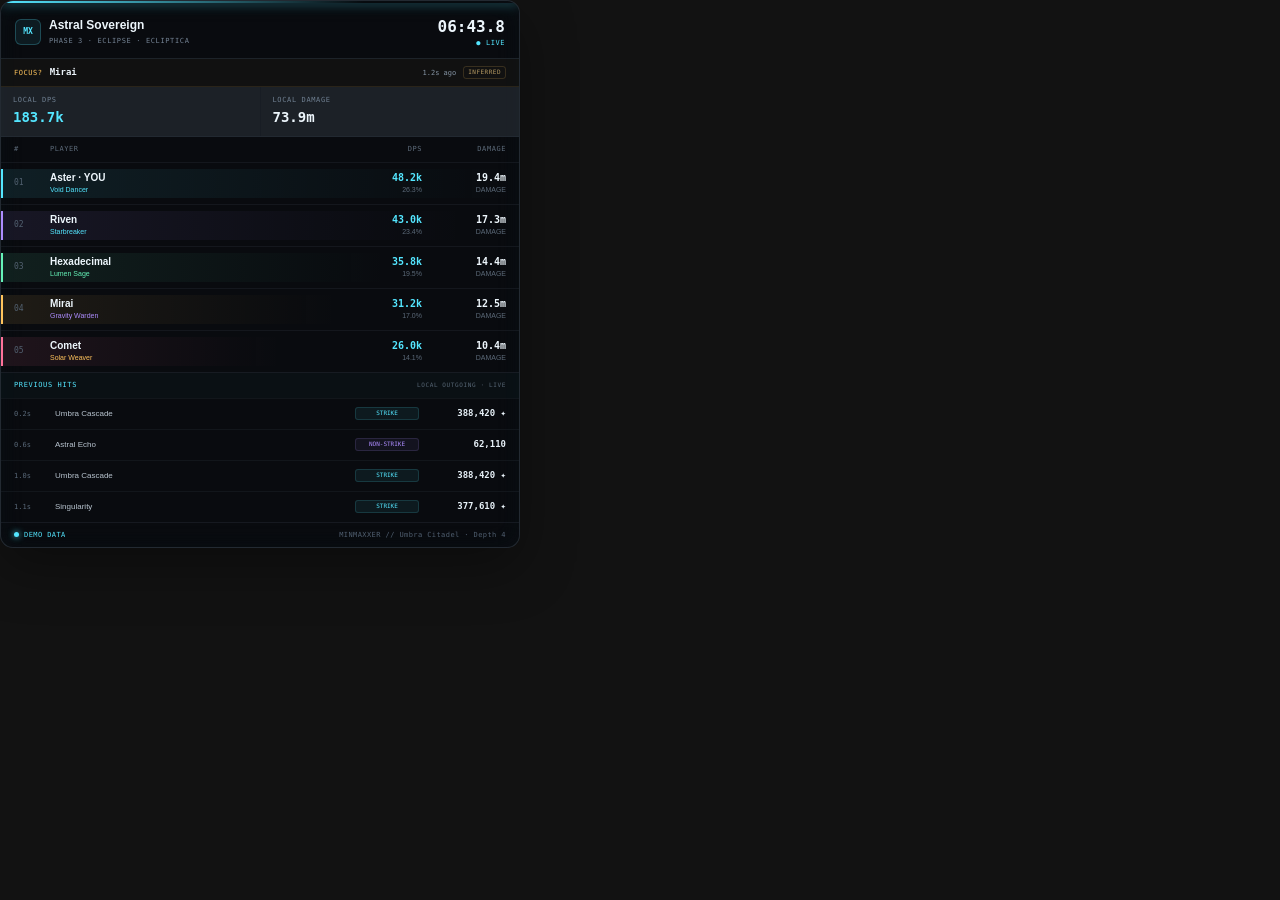
==== ui/overlay/index.html @ 3f37baba "Initial MINMAXXER release" ====
<!doctype html>
<html lang="en">
<head>
  <meta charset="utf-8">
  <meta name="viewport" content="width=device-width, initial-scale=1, viewport-fit=cover">
  <meta name="color-scheme" content="dark">
  <meta name="theme-color" content="transparent">
  <title>MINMAXXER Overlay</title>
  <style>html,body{margin:0;background:transparent!important;color-scheme:dark}</style>
  <link rel="stylesheet" href="../style.css">
</head>
<body data-forced-overlay="true">
  <div id="overlayRoot" class="overlay-root" aria-live="polite"></div>
  <div class="toast-region" id="toastRegion" aria-live="polite" aria-atomic="true"></div>
  <script src="../app.js" defer></script>
</body>
</html>
---- ui/style.css ----
:root {
  color-scheme: dark;
  --bg: #080b11;
  --bg-deep: #05070b;
  --surface: rgba(15, 20, 29, .88);
  --surface-solid: #101620;
  --surface-raised: #151c28;
  --surface-soft: #0d121a;
  --line: rgba(151, 173, 201, .13);
  --line-strong: rgba(151, 173, 201, .23);
  --text: #edf4fb;
  --muted: #8491a3;
  --muted-2: #566173;
  --cyan: #54e6ff;
  --cyan-rgb: 84, 230, 255;
  --mint: #65f2b8;
  --violet: #ad8cff;
  --amber: #ffc45c;
  --rose: #ff719a;
  --danger: #ff5c70;
  --shadow: 0 18px 52px rgba(0, 0, 0, .27);
  --radius: 13px;
  --sidebar-width: 236px;
  font-family: "Segoe UI Variable", "Segoe UI", Inter, system-ui, -apple-system, sans-serif;
  font-synthesis: none;
}

* { box-sizing: border-box; }

html, body { min-height: 100%; }

body {
  margin: 0;
  color: var(--text);
  background:
    radial-gradient(circle at 86% -10%, rgba(73, 91, 168, .11), transparent 34rem),
    radial-gradient(circle at 40% 120%, rgba(32, 159, 173, .06), transparent 40rem),
    var(--bg);
  font-size: 13px;
  line-height: 1.45;
  overflow-x: hidden;
}

body::before {
  position: fixed;
  inset: 0;
  z-index: -1;
  pointer-events: none;
  content: "";
  opacity: .18;
  background-image: linear-gradient(rgba(255,255,255,.018) 1px, transparent 1px), linear-gradient(90deg, rgba(255,255,255,.018) 1px, transparent 1px);
  background-size: 38px 38px;
  mask-image: linear-gradient(to bottom, black, transparent 82%);
}

button, input, select { font: inherit; }
button { color: inherit; }
button, select { cursor: pointer; }
button:disabled { cursor: default; opacity: .45; }

input, select {
  color: var(--text);
  background: #0b1018;
  border: 1px solid var(--line-strong);
  border-radius: 8px;
  outline: none;
}

input:focus, select:focus, button:focus-visible { border-color: rgba(var(--cyan-rgb), .7); box-shadow: 0 0 0 3px rgba(var(--cyan-rgb), .12); outline: none; }

select { min-height: 36px; padding: 0 34px 0 11px; }
input { min-height: 36px; padding: 0 11px; }

.skip-link { position: fixed; top: -60px; left: 16px; z-index: 1000; padding: 10px 14px; color: #041014; background: var(--cyan); border-radius: 7px; font-weight: 800; text-decoration: none; }
.skip-link:focus { top: 12px; }

.app-shell { min-height: 100vh; display: grid; grid-template-columns: var(--sidebar-width) minmax(0, 1fr); }

.sidebar {
  position: fixed;
  inset: 0 auto 0 0;
  z-index: 30;
  width: var(--sidebar-width);
  display: flex;
  flex-direction: column;
  padding: 20px 14px 13px;
  background: linear-gradient(180deg, rgba(12, 16, 24, .98), rgba(8, 12, 18, .98));
  border-right: 1px solid var(--line);
  box-shadow: 14px 0 48px rgba(0,0,0,.12);
}

.brand { display: flex; align-items: center; gap: 10px; padding: 2px 8px 17px; }
.brand-mark { position: relative; width: 34px; height: 34px; display: grid; place-items: center; overflow: hidden; color: var(--cyan); background: linear-gradient(145deg, rgba(var(--cyan-rgb), .15), rgba(173, 140, 255, .07)); border: 1px solid rgba(var(--cyan-rgb), .35); border-radius: 9px; box-shadow: inset 0 0 18px rgba(var(--cyan-rgb),.06); }
.brand-mark::before, .brand-mark::after { position: absolute; width: 1px; height: 50px; background: rgba(var(--cyan-rgb),.25); content: ""; transform: rotate(45deg); }
.brand-mark::after { transform: rotate(-45deg); }
.brand-mark span { position: relative; z-index: 1; font-family: "Cascadia Code", monospace; font-size: 14px; font-weight: 900; text-shadow: 0 0 12px var(--cyan); }
.brand-mark i { position: absolute; width: 4px; height: 4px; right: 4px; top: 4px; background: var(--mint); border-radius: 50%; box-shadow: 0 0 7px var(--mint); }
.brand strong { display: block; letter-spacing: .11em; font-size: 13px; line-height: 1.1; }
.brand small { display: block; margin-top: 4px; color: var(--muted-2); font-family: "Cascadia Code", monospace; font-size: 8px; letter-spacing: .17em; }

.source-state { display: flex; align-items: center; gap: 9px; margin: 2px 3px 16px; padding: 10px; background: rgba(255,255,255,.024); border: 1px solid var(--line); border-radius: 9px; }
.source-state strong, .source-state small { display: block; }
.source-state strong { font-size: 11px; font-weight: 650; }
.source-state small { max-width: 160px; overflow: hidden; color: var(--muted); font-size: 9px; text-overflow: ellipsis; white-space: nowrap; }
.status-dot { position: relative; width: 8px; height: 8px; flex: 0 0 auto; background: var(--mint); border: 2px solid rgba(101, 242, 184, .17); border-radius: 50%; box-shadow: 0 0 10px rgba(101, 242, 184, .75); }
.status-dot::after { position: absolute; inset: -5px; content: ""; border: 1px solid rgba(101,242,184,.35); border-radius: 50%; animation: status-ping 2.2s ease-out infinite; }
.source-state.offline .status-dot { background: var(--amber); box-shadow: 0 0 10px rgba(255,196,92,.55); }
.source-state.offline .status-dot::after { border-color: rgba(255,196,92,.3); }
@keyframes status-ping { 0%, 35% { opacity: .9; transform: scale(.5); } 90%, 100% { opacity: 0; transform: scale(1.2); } }

.nav-stack { display: flex; flex-direction: column; gap: 3px; }
.nav-label { margin: 13px 9px 4px; color: #465064; font-family: "Cascadia Code", monospace; font-size: 8px; font-weight: 800; letter-spacing: .18em; text-transform: uppercase; }
.nav-item { position: relative; width: 100%; min-height: 38px; display: grid; grid-template-columns: 22px 1fr auto; align-items: center; gap: 8px; padding: 0 10px; color: #8290a3; background: transparent; border: 1px solid transparent; border-radius: 8px; text-align: left; transition: color .16s ease, background .16s ease, border-color .16s ease; }
.nav-item:hover { color: #cbd7e4; background: rgba(255,255,255,.025); }
.nav-item.active { color: #f3fbff; background: linear-gradient(90deg, rgba(var(--cyan-rgb), .12), rgba(var(--cyan-rgb), .03)); border-color: rgba(var(--cyan-rgb), .13); }
.nav-item.active::before { position: absolute; left: -5px; width: 2px; height: 20px; background: var(--cyan); border-radius: 2px; box-shadow: 0 0 9px var(--cyan); content: ""; }
.nav-item kbd { color: #465164; background: transparent; font-family: "Cascadia Code", monospace; font-size: 9px; border: 0; }
.nav-item.active kbd { color: rgba(var(--cyan-rgb),.55); }
.nav-glyph { position: relative; width: 16px; height: 16px; display: block; opacity: .8; }
.live-glyph::before { position:absolute; inset: 5px 1px; content:""; background: currentColor; clip-path: polygon(0 60%,15% 60%,27% 0,43% 100%,59% 34%,72% 60%,100% 60%,100% 72%,65% 72%,61% 61%,42% 100%,28% 35%,24% 72%,0 72%); }
.history-glyph { border:1.5px solid currentColor; border-radius:50%; }
.history-glyph::after { position:absolute; left:7px; top:3px; width:4px; height:5px; content:""; border-left:1.5px solid currentColor; border-bottom:1.5px solid currentColor; }
.compare-glyph::before, .compare-glyph::after { position:absolute; left:1px; width:14px; height:5px; content:""; border-top:1.5px solid currentColor; }
.compare-glyph::before { top:3px; border-right:1.5px solid currentColor; }
.compare-glyph::after { bottom:2px; border-left:1.5px solid currentColor; }
.analysis-glyph { border-left:2px solid currentColor; border-bottom:2px solid currentColor; }
.analysis-glyph::before { position:absolute; inset:3px 1px 2px 3px; content:""; border-left:2px solid currentColor; border-top:2px solid currentColor; transform:skew(-24deg); }
.events-glyph { border:1.5px solid currentColor; border-radius:3px; }
.events-glyph::before, .events-glyph::after { position:absolute; left:3px; width:8px; height:1px; content:""; background:currentColor; }
.events-glyph::before { top:4px; box-shadow:0 3px currentColor,0 6px currentColor; }
.overlay-glyph { border:1.5px solid currentColor; border-radius:3px; }
.overlay-glyph::after { position:absolute; inset:3px; content:""; border:1px solid currentColor; opacity:.5; }

.sidebar-footer { margin-top: auto; }
.build-line { display: flex; justify-content: space-between; padding: 8px 4px 0; color: #3f495a; font-family: "Cascadia Code", monospace; font-size: 8px; text-transform: uppercase; }

.workspace { min-width: 0; grid-column: 2; }
.topbar { position: sticky; top: 0; z-index: 20; min-height: 58px; display: flex; align-items: center; justify-content: space-between; gap: 16px; padding: 0 24px; background: rgba(8, 11, 17, .84); border-bottom: 1px solid var(--line); backdrop-filter: blur(18px); }
.route-title { display: flex; align-items: center; gap: 8px; font-family: "Cascadia Code", monospace; font-size: 9px; letter-spacing: .12em; }
.route-title span { color: var(--muted-2); }
.route-title i { color: #303a4b; font-style: normal; }
.route-title strong { color: #a8b4c3; font-size: 9px; }
.topbar-actions { display: flex; align-items: center; gap: 8px; }
.mini-status { display:flex; align-items:center; gap:6px; margin-right:5px; color:var(--muted); font-family:"Cascadia Code",monospace; font-size:8px; letter-spacing:.08em; }
.mini-status span { width:5px; height:5px; background:var(--mint); border-radius:50%; box-shadow:0 0 6px var(--mint); }
.mini-status.offline span { background:var(--amber); box-shadow:0 0 6px var(--amber); }
.icon-button, .ghost-button, .primary-button, .stop-button, .text-button { border: 1px solid transparent; border-radius: 7px; }
.icon-button { width: 34px; height: 34px; display:grid; place-items:center; color:var(--muted); background:transparent; font-size:17px; }
.ghost-button { min-height: 34px; padding: 0 12px; color: #a9b4c2; background: rgba(255,255,255,.027); border-color: var(--line); }
.ghost-button:hover { color: var(--text); background: rgba(255,255,255,.055); border-color: var(--line-strong); }
.ghost-button.full { width:100%; display:flex; align-items:center; justify-content:center; gap:8px; }
.primary-button { min-height: 34px; padding: 0 13px; color: #041014; background: var(--cyan); border-color: var(--cyan); font-weight: 750; box-shadow: 0 0 18px rgba(var(--cyan-rgb), .11); }
.primary-button:hover { filter: brightness(1.08); }
.pause-icon { width:10px; height:10px; display:inline-block; border-left:3px solid currentColor; border-right:3px solid currentColor; }
.ghost-button[aria-pressed="true"] .pause-icon { border:0; border-left:8px solid currentColor; border-top:5px solid transparent; border-bottom:5px solid transparent; }
.menu-button { display:none; }

.main-content { width: 100%; max-width: 1720px; min-height: calc(100vh - 58px); margin: 0 auto; padding: 19px 24px 42px; }
.app-view { display:none; animation: view-in .2s ease; }
.app-view.active { display:block; }
@keyframes view-in { from { opacity:.2; transform:translateY(3px); } }

.panel { background: linear-gradient(160deg, rgba(18, 24, 35, .92), rgba(12, 17, 25, .92)); border: 1px solid var(--line); border-radius: var(--radius); box-shadow: var(--shadow); }
.eyebrow { display:flex; align-items:center; gap:7px; color: var(--muted-2); font-family:"Cascadia Code", monospace; font-size:8px; font-weight:750; letter-spacing:.14em; text-transform:uppercase; }

.encounter-hero { position:relative; min-height: 116px; display:grid; grid-template-columns:minmax(300px, .9fr) minmax(320px, 1fr) auto; align-items:center; gap:28px; overflow:hidden; padding:15px 19px; }
.encounter-hero::after { position:absolute; right:20%; bottom:-78px; width:300px; height:120px; content:""; background:rgba(var(--cyan-rgb),.05); filter:blur(40px); border-radius:50%; }
.encounter-identity { display:flex; align-items:center; gap:13px; min-width:0; }
.encounter-icon { position:relative; width:58px; height:58px; flex:0 0 auto; display:grid; place-items:center; color:var(--violet); background:radial-gradient(circle,rgba(173,140,255,.18),rgba(173,140,255,.02)); border:1px solid rgba(173,140,255,.22); clip-path:polygon(25% 4%,75% 4%,96% 25%,96% 75%,75% 96%,25% 96%,4% 75%,4% 25%); }
.encounter-icon::before, .encounter-icon::after { position:absolute; inset:10px; content:""; border:1px solid rgba(173,140,255,.33); transform:rotate(45deg); }
.encounter-icon::after { inset:17px; border-color:rgba(var(--cyan-rgb),.42); transform:rotate(0); }
.encounter-icon span { z-index:1; font-family:"Cascadia Code",monospace; font-size:9px; font-weight:900; }
.encounter-identity .eyebrow { gap:8px; white-space:nowrap; overflow:hidden; text-overflow:ellipsis; }
.live-badge { padding:2px 5px; color:#071712; background:var(--mint); border-radius:3px; font-size:7px; letter-spacing:.1em; }
.encounter-identity h1 { display:flex; flex-wrap:wrap; align-items:baseline; gap:10px; margin:6px 0 0; font-size:20px; letter-spacing:-.02em; }
.encounter-identity h1 small { color:var(--muted); font-size:10px; font-weight:500; letter-spacing:0; }
.boss-vitals { position:relative; z-index:1; }
.boss-meta, .boss-sub { display:flex; justify-content:space-between; align-items:center; }
.boss-meta { margin-bottom:6px; color:var(--muted); font-family:"Cascadia Code",monospace; font-size:8px; letter-spacing:.12em; }
.boss-meta strong { color:var(--rose); font-size:11px; }
.boss-bar { position:relative; height:8px; overflow:hidden; background:#070a0f; border:1px solid rgba(255,255,255,.05); border-radius:6px; }
.boss-bar i, .boss-bar b { position:absolute; inset:0 auto 0 0; display:block; transition:width .4s ease; }
.boss-bar i { background:linear-gradient(90deg,#e95880,var(--rose)); box-shadow:0 0 14px rgba(255,113,154,.28); }
.boss-bar b { background:linear-gradient(90deg,rgba(173,140,255,.45),rgba(84,230,255,.7)); opacity:.8; }
.boss-sub { margin-top:6px; color:var(--muted-2); font-family:"Cascadia Code",monospace; font-size:8px; }
.boss-sub span:last-child { color:#dce7f1; font-size:12px; font-weight:700; font-variant-numeric:tabular-nums; }
.hero-control { position:relative; z-index:1; display:flex; flex-direction:column; align-items:flex-end; gap:9px; }
.hero-control > span { color:var(--muted-2); font-family:"Cascadia Code",monospace; font-size:8px; letter-spacing:.1em; }
.hero-control b { color:var(--muted); }
.focus-widget { display:grid; grid-template-columns:auto auto; align-items:center; column-gap:7px; padding:5px 7px; background:rgba(255,196,92,.055); border:1px solid rgba(255,196,92,.16); border-radius:6px; }
.focus-widget[hidden]{display:none}.focus-widget small{grid-row:1/3;color:var(--amber);font-family:"Cascadia Code",monospace;font-size:7px;letter-spacing:.08em}.focus-widget strong{color:#e7edf3;font-size:9px;line-height:1}.focus-widget em{color:var(--muted-2);font-family:"Cascadia Code",monospace;font-size:7px;font-style:normal;line-height:1}
.boss-vitals .focus-widget{width:max-content;margin-top:5px}
.stop-button { min-height:31px; padding:0 11px; color:#e9a0ad; background:rgba(255,92,112,.07); border-color:rgba(255,92,112,.2); font-size:10px; }
.stop-button:hover { background:rgba(255,92,112,.12); }

.metric-grid { display:grid; grid-template-columns:repeat(5,minmax(0,1fr)); gap:10px; margin-top:10px; }
.metric-card { position:relative; min-height:111px; overflow:hidden; padding:13px 14px 10px; background:rgba(13,18,27,.73); border:1px solid var(--line); border-radius:10px; box-shadow:0 10px 30px rgba(0,0,0,.14); }
.metric-card::before { position:absolute; inset:0 auto 0 0; width:2px; content:""; background:var(--metric-accent); opacity:.8; box-shadow:0 0 9px var(--metric-accent); }
.accent-cyan{--metric-accent:var(--cyan)} .accent-mint{--metric-accent:var(--mint)} .accent-violet{--metric-accent:var(--violet)} .accent-amber{--metric-accent:var(--amber)} .accent-rose{--metric-accent:var(--rose)}
.metric-label { display:flex; justify-content:space-between; color:var(--muted-2); font-family:"Cascadia Code",monospace; font-size:8px; font-weight:750; letter-spacing:.11em; }
.metric-label i { width:14px; height:14px; display:grid; place-items:center; color:#566174; border:1px solid var(--line-strong); border-radius:50%; font-style:normal; font-size:8px; }
.metric-card > strong { display:block; margin-top:6px; font-family:"Cascadia Code",monospace; font-size:22px; line-height:1.15; letter-spacing:-.045em; font-variant-numeric:tabular-nums; }
.metric-card > small { color:var(--muted-2); font-size:9px; }
.metric-card > small b { color:var(--metric-accent); font-weight:600; }
.spark-bars { position:absolute; right:8px; bottom:8px; left:8px; height:19px; display:flex; align-items:flex-end; gap:2px; opacity:.24; mask-image:linear-gradient(90deg,transparent,black 42%); }
.spark-bars i { flex:1; min-height:2px; background:var(--metric-accent); border-radius:1px 1px 0 0; }

.live-grid { display:grid; grid-template-columns:minmax(0,1fr) minmax(280px, .32fr); gap:10px; margin-top:10px; }
.span-2 { grid-column:1; }
.chart-panel, .mechanics-panel, .party-panel, .feed-panel { min-width:0; min-height:300px; padding:15px 16px; }
.panel-header { min-height:36px; display:flex; align-items:flex-start; justify-content:space-between; gap:12px; }
.panel-header h2, .control-section h2 { margin:3px 0 0; font-size:13px; font-weight:650; letter-spacing:-.01em; }
.segmented, .table-mode { display:flex; padding:2px; background:#090d14; border:1px solid var(--line); border-radius:6px; }
.segmented button, .table-mode button { min-width:39px; height:24px; padding:0 7px; color:var(--muted-2); background:transparent; border:0; border-radius:4px; font-family:"Cascadia Code",monospace; font-size:8px; }
.segmented button.active, .table-mode button.active { color:#dffaff; background:rgba(var(--cyan-rgb),.11); }
.chart-legend { min-height:24px; display:flex; flex-wrap:wrap; align-items:center; gap:14px; color:var(--muted); font-size:9px; }
.chart-legend span { display:flex; align-items:center; gap:5px; }
.chart-legend i { width:13px; height:2px; display:block; background:var(--legend); border-radius:2px; }
.canvas-wrap { position:relative; height:224px; }
.canvas-wrap canvas { width:100%; height:100%; display:block; }
.chart-crosshair { position:absolute; z-index:4; min-width:96px; padding:7px 8px; color:#dce9f5; background:rgba(5,8,13,.94); border:1px solid var(--line-strong); border-radius:6px; box-shadow:0 10px 24px rgba(0,0,0,.25); font-family:"Cascadia Code",monospace; font-size:8px; pointer-events:none; transform:translate(10px,-100%); }
.chart-crosshair strong { display:block; color:var(--cyan); font-size:10px; }

.tiny-counter, .unit-label { color:var(--muted-2); font-family:"Cascadia Code",monospace; font-size:8px; letter-spacing:.08em; }
.effect-list { display:flex; flex-direction:column; gap:7px; margin-top:9px; }
.effect-row { display:grid; grid-template-columns:31px 1fr auto; align-items:center; gap:9px; padding:7px; background:rgba(255,255,255,.018); border:1px solid rgba(255,255,255,.04); border-radius:8px; }
.effect-icon { width:31px; height:31px; display:grid; place-items:center; color:var(--effect); background:color-mix(in srgb,var(--effect) 10%,transparent); border:1px solid color-mix(in srgb,var(--effect) 24%,transparent); border-radius:7px; font-family:"Cascadia Code",monospace; font-size:8px; font-weight:800; }
.effect-row strong, .effect-row small { display:block; }
.effect-row strong { font-size:10px; font-weight:600; }
.effect-row small { color:var(--muted-2); font-size:8px; }
.effect-time { color:var(--effect); font-family:"Cascadia Code",monospace; font-size:10px; font-variant-numeric:tabular-nums; }
.effect-time.stacks { padding:2px 5px; background:color-mix(in srgb,var(--effect) 10%,transparent); border-radius:4px; }

.data-table-wrap { width:100%; overflow:auto; }
.data-table { width:100%; border-collapse:collapse; white-space:nowrap; }
.data-table th { height:31px; padding:0 10px; color:var(--muted-2); font-family:"Cascadia Code",monospace; font-size:8px; font-weight:650; letter-spacing:.08em; text-align:left; text-transform:uppercase; border-bottom:1px solid var(--line); }
.data-table td { height:41px; padding:0 10px; color:#aeb9c6; border-bottom:1px solid rgba(151,173,201,.075); font-size:10px; }
.data-table tbody tr:last-child td { border-bottom:0; }
.data-table tbody tr { transition:background .12s ease; }
.data-table tbody tr:hover { background:rgba(255,255,255,.018); }
.data-table .numeric { text-align:right; font-family:"Cascadia Code",monospace; font-variant-numeric:tabular-nums; }
.rank-cell { color:var(--muted-2)!important; font-family:"Cascadia Code",monospace; }
.player-cell { display:flex; align-items:center; gap:8px; color:#e4edf5!important; font-weight:600; }
.player-avatar { position:relative; width:25px; height:25px; display:grid; place-items:center; flex:0 0 auto; color:var(--player-color); background:color-mix(in srgb,var(--player-color) 10%,#0a0e15); border:1px solid color-mix(in srgb,var(--player-color) 26%,transparent); border-radius:6px; font-family:"Cascadia Code",monospace; font-size:8px; }
.you-pill { padding:1px 4px; color:var(--cyan); background:rgba(var(--cyan-rgb),.08); border:1px solid rgba(var(--cyan-rgb),.16); border-radius:3px; font-size:7px; }
.role-pill { padding:2px 5px; color:var(--role-color); background:color-mix(in srgb,var(--role-color) 8%,transparent); border:1px solid color-mix(in srgb,var(--role-color) 17%,transparent); border-radius:4px; font-family:"Cascadia Code",monospace; font-size:7px; text-transform:uppercase; }
.share-cell { min-width:130px; }
.share-track { position:relative; height:5px; overflow:hidden; background:#080b10; border-radius:4px; }
.share-track i { position:absolute; inset:0 auto 0 0; background:linear-gradient(90deg,var(--player-color),color-mix(in srgb,var(--player-color) 65%,white)); border-radius:4px; box-shadow:0 0 8px color-mix(in srgb,var(--player-color) 30%,transparent); }
.share-cell small { display:block; margin-top:3px; color:var(--muted-2); font-family:"Cascadia Code",monospace; font-size:7px; text-align:right; }

.text-button { padding:4px 0; color:var(--cyan); background:transparent; font-size:9px; }
.text-button:hover { text-decoration:underline; }
.event-feed { display:flex; flex-direction:column; gap:2px; margin-top:8px; }
.feed-event { display:grid; grid-template-columns:36px 17px 1fr auto; align-items:center; gap:6px; min-height:36px; padding:3px 2px; border-bottom:1px solid rgba(151,173,201,.07); }
.feed-event:last-child { border-bottom:0; }
.feed-time { color:var(--muted-2); font-family:"Cascadia Code",monospace; font-size:7px; }
.feed-type { width:17px; height:17px; display:grid; place-items:center; color:var(--event-color); background:color-mix(in srgb,var(--event-color) 10%,transparent); border:1px solid color-mix(in srgb,var(--event-color) 20%,transparent); border-radius:4px; font-size:8px; font-weight:700; }
.feed-copy { min-width:0; overflow:hidden; color:#9eabba; font-size:8px; text-overflow:ellipsis; white-space:nowrap; }
.feed-copy b { color:#dce6ef; font-weight:600; }
.feed-amount { color:var(--event-color); font-family:"Cascadia Code",monospace; font-size:8px; }
.hit-feed-row.newest { animation:hit-flash .64s ease-out; }
@keyframes hit-flash { 0% { background:rgba(var(--cyan-rgb),.2); box-shadow:inset 2px 0 var(--cyan); } 100% { background:transparent; box-shadow:inset 2px 0 transparent; } }

.page-heading { min-height:76px; display:flex; align-items:flex-start; justify-content:space-between; gap:20px; padding:5px 2px 15px; }
.page-heading h1 { margin:3px 0 2px; font-size:24px; letter-spacing:-.035em; }
.page-heading p { margin:0; color:var(--muted); font-size:10px; }
.heading-tools { display:flex; align-items:center; gap:8px; padding-top:12px; }
.search-field { min-width:240px; height:36px; display:flex; align-items:center; gap:7px; padding:0 9px; color:var(--muted-2); background:#0b1018; border:1px solid var(--line-strong); border-radius:8px; }
.search-field:focus-within { border-color:rgba(var(--cyan-rgb),.7); box-shadow:0 0 0 3px rgba(var(--cyan-rgb),.12); }
.search-field input { width:100%; min-height:0; padding:0; background:transparent; border:0; box-shadow:none; }
.search-field.wide { min-width:320px; flex:1; }

.summary-strip { display:grid; grid-template-columns:repeat(4,1fr); gap:1px; margin-bottom:10px; overflow:hidden; background:var(--line); border:1px solid var(--line); border-radius:10px; }
.summary-item { padding:11px 14px; background:var(--surface-soft); }
.summary-item span, .summary-item strong, .summary-item small { display:block; }
.summary-item span { color:var(--muted-2); font-family:"Cascadia Code",monospace; font-size:8px; letter-spacing:.1em; text-transform:uppercase; }
.summary-item strong { margin-top:3px; font-family:"Cascadia Code",monospace; font-size:16px; font-variant-numeric:tabular-nums; }
.summary-item small { color:var(--muted); font-size:8px; }

.history-layout { display:grid; grid-template-columns:minmax(480px,1fr) minmax(310px,.38fr); gap:10px; }
.run-list-panel { min-width:0; padding:12px; }
.filter-row { display:flex; justify-content:space-between; align-items:center; gap:10px; margin-bottom:8px; }
.filter-chips { display:flex; gap:3px; }
.filter-chips button, .analysis-tabs button { min-height:29px; padding:0 10px; color:var(--muted); background:transparent; border:1px solid transparent; border-radius:6px; font-size:9px; }
.filter-chips button:hover, .analysis-tabs button:hover { color:var(--text); }
.filter-chips button.active { color:var(--cyan); background:rgba(var(--cyan-rgb),.07); border-color:rgba(var(--cyan-rgb),.14); }
.filter-row select { min-height:30px; font-size:9px; }
.run-list { display:flex; flex-direction:column; gap:5px; }
.run-row { width:100%; min-height:66px; display:grid; grid-template-columns:44px minmax(160px,1fr) repeat(3,minmax(74px,.4fr)) 26px; align-items:center; gap:9px; padding:7px 9px; color:inherit; background:rgba(255,255,255,.014); border:1px solid transparent; border-radius:8px; text-align:left; }
.run-row:hover { background:rgba(255,255,255,.025); border-color:var(--line); }
.run-row.active { background:linear-gradient(90deg,rgba(var(--cyan-rgb),.07),rgba(var(--cyan-rgb),.015)); border-color:rgba(var(--cyan-rgb),.2); }
.run-result { width:34px; height:34px; display:grid; place-items:center; border-radius:7px; font-family:"Cascadia Code",monospace; font-size:8px; font-weight:800; }
.run-result.closed { color:var(--mint); background:rgba(101,242,184,.08); border:1px solid rgba(101,242,184,.18); }
.run-result.ongoing { color:var(--amber); background:rgba(255,196,92,.07); border:1px solid rgba(255,196,92,.17); }
.run-name strong, .run-name span { display:block; overflow:hidden; text-overflow:ellipsis; white-space:nowrap; }
.run-name strong { font-size:11px; }
.run-name span { color:var(--muted-2); font-size:8px; }
.run-stat span, .run-stat strong { display:block; }
.run-stat span { color:var(--muted-2); font-family:"Cascadia Code",monospace; font-size:7px; letter-spacing:.08em; }
.run-stat strong { margin-top:2px; color:#bec9d5; font-family:"Cascadia Code",monospace; font-size:10px; font-variant-numeric:tabular-nums; }
.run-arrow { color:var(--muted-2); }
.run-inspector { position:sticky; top:77px; align-self:start; min-height:490px; overflow:hidden; }
.inspector-cover { position:relative; min-height:126px; padding:17px; background:radial-gradient(circle at 85% 15%,rgba(173,140,255,.18),transparent 45%),linear-gradient(150deg,rgba(84,230,255,.06),transparent 50%); border-bottom:1px solid var(--line); }
.inspector-cover::after { position:absolute; right:18px; bottom:13px; width:62px; height:62px; content:""; border:1px solid rgba(173,140,255,.13); transform:rotate(45deg); }
.inspector-cover .result-badge { display:inline-block; padding:3px 6px; color:var(--mint); background:rgba(101,242,184,.08); border:1px solid rgba(101,242,184,.18); border-radius:4px; font-family:"Cascadia Code",monospace; font-size:7px; letter-spacing:.1em; }
.inspector-cover .result-badge.ongoing { color:var(--amber); background:rgba(255,196,92,.08); border-color:rgba(255,196,92,.18); }
.inspector-cover h2 { position:relative; z-index:1; margin:8px 0 0; font-size:17px; }
.inspector-cover p { margin:3px 0 0; color:var(--muted); font-size:9px; }
.inspector-body { padding:14px 15px; }
.inspector-metrics { display:grid; grid-template-columns:repeat(2,1fr); gap:7px; }
.inspector-metric { padding:9px; background:rgba(255,255,255,.018); border:1px solid var(--line); border-radius:7px; }
.inspector-metric span, .inspector-metric strong { display:block; }
.inspector-metric span { color:var(--muted-2); font-family:"Cascadia Code",monospace; font-size:7px; letter-spacing:.08em; }
.inspector-metric strong { margin-top:2px; font-family:"Cascadia Code",monospace; font-size:13px; }
.inspector-section { margin-top:14px; }
.inspector-section h3 { margin:0 0 7px; color:var(--muted-2); font-family:"Cascadia Code",monospace; font-size:8px; letter-spacing:.11em; text-transform:uppercase; }
.mini-player { display:grid; grid-template-columns:1fr auto; gap:8px; margin:6px 0; color:#aab6c4; font-size:9px; }
.mini-player b { color:#dde7ef; font-family:"Cascadia Code",monospace; font-size:8px; }
.mini-player i { grid-column:1/-1; height:3px; margin-top:-4px; background:linear-gradient(90deg,var(--player-color) var(--width),#080b11 var(--width)); border-radius:2px; }
.inspector-actions { display:flex; gap:7px; margin-top:14px; }
.inspector-actions button { flex:1; }

.compare-picker { display:grid; grid-template-columns:1fr 48px 1fr; align-items:end; gap:14px; padding:14px; }
.compare-picker label, .run-selector { display:flex; flex-direction:column; gap:5px; color:var(--muted-2); font-family:"Cascadia Code",monospace; font-size:8px; letter-spacing:.09em; }
.compare-picker select { width:100%; }
.versus-mark { width:34px; height:34px; display:grid; place-items:center; justify-self:center; color:var(--violet); background:rgba(173,140,255,.08); border:1px solid rgba(173,140,255,.17); border-radius:50%; font-family:"Cascadia Code",monospace; font-size:9px; font-weight:800; }
.compare-summary { display:grid; grid-template-columns:repeat(4,1fr); gap:10px; margin:10px 0; }
.delta-card { position:relative; overflow:hidden; padding:12px 14px; background:var(--surface-soft); border:1px solid var(--line); border-radius:9px; }
.delta-card::after { position:absolute; right:-20px; bottom:-30px; width:70px; height:70px; content:""; background:var(--delta-color); filter:blur(25px); opacity:.08; }
.delta-card span, .delta-card strong, .delta-card small { display:block; }
.delta-card span { color:var(--muted-2); font-family:"Cascadia Code",monospace; font-size:7px; letter-spacing:.1em; }
.delta-card strong { margin-top:3px; color:var(--delta-color); font-family:"Cascadia Code",monospace; font-size:17px; }
.delta-card small { color:var(--muted); font-size:8px; }
.compare-layout { display:grid; grid-template-columns:minmax(0,1.25fr) minmax(310px,.55fr); gap:10px; }
.compare-layout .chart-panel { min-height:335px; }
.compare-canvas { height:260px; }
.compare-table-panel { padding:15px; }
.metric-delta-row { min-height:49px; display:grid; grid-template-columns:1fr 75px 75px; align-items:center; gap:8px; border-bottom:1px solid rgba(151,173,201,.08); }
.metric-delta-row:last-child { border-bottom:0; }
.metric-delta-row span { color:#aab5c3; font-size:9px; }
.metric-delta-row b, .metric-delta-row em { font-family:"Cascadia Code",monospace; font-size:9px; font-style:normal; text-align:right; }
.metric-delta-row b { color:#dde7f0; }
.metric-delta-row em.positive { color:var(--mint); }.metric-delta-row em.negative { color:var(--rose); }
.player-delta-panel { margin-top:10px; padding:15px; }
.analytics-hit-panel { margin-top:10px; padding:15px; overflow:hidden; }
.hit-kind { display:inline-block; padding:2px 5px; border-radius:4px; font-family:"Cascadia Code",monospace; font-size:7px; }
.hit-kind.strike{color:var(--cyan);background:rgba(var(--cyan-rgb),.07);border:1px solid rgba(var(--cyan-rgb),.16)}.hit-kind.non-strike{color:var(--violet);background:rgba(173,140,255,.07);border:1px solid rgba(173,140,255,.16)}
.impact-track { min-width:100px; height:5px; display:flex; justify-content:center; background:linear-gradient(90deg,transparent 49.5%,var(--line-strong) 49.5%,var(--line-strong) 50.5%,transparent 50.5%); }
.impact-track i { position:relative; height:5px; width:var(--impact); margin-left:var(--offset); background:var(--impact-color); border-radius:3px; }
.positive { color:var(--mint)!important; }.negative { color:var(--rose)!important; }

.analysis-heading { align-items:center; }
.run-selector select { min-width:250px; }
.analysis-selectors { display:flex; align-items:flex-end; gap:10px; flex-wrap:wrap; justify-content:flex-end; }
.analysis-selectors [hidden] { display:none; }
.analysis-tabs { display:flex; align-items:center; gap:4px; margin-bottom:10px; padding:4px; background:rgba(13,18,27,.72); border:1px solid var(--line); border-radius:9px; }
.analysis-tabs button { min-height:33px; }
.analysis-tabs button.active { color:#071015; background:var(--cyan); border-color:var(--cyan); font-weight:750; }
.analysis-grid { display:grid; grid-template-columns:minmax(0,1.25fr) minmax(300px,.55fr); gap:10px; }
.analysis-grid .panel { min-width:0; padding:15px; }
.analysis-grid .wide-panel { grid-column:1/-1; }
.player-analysis-hero { display:grid; grid-template-columns:auto 1fr auto; align-items:center; gap:13px; margin-bottom:13px; padding-bottom:13px; border-bottom:1px solid var(--line); }
.large-avatar { width:45px; height:45px; display:grid; place-items:center; color:var(--cyan); background:rgba(var(--cyan-rgb),.09); border:1px solid rgba(var(--cyan-rgb),.24); border-radius:10px; font-family:"Cascadia Code",monospace; font-weight:800; }
.player-analysis-hero h2 { margin:0; font-size:15px; }.player-analysis-hero p { margin:2px 0 0; color:var(--muted); font-size:8px; }
.analysis-score { text-align:right; }.analysis-score strong,.analysis-score span{display:block}.analysis-score strong{font-family:"Cascadia Code",monospace;font-size:21px}.analysis-score span{color:var(--muted-2);font-size:8px}
.analysis-metrics { display:grid; grid-template-columns:repeat(4,1fr); gap:7px; }
.analysis-metric { padding:9px; background:rgba(255,255,255,.018); border:1px solid var(--line); border-radius:7px; }
.analysis-metric span,.analysis-metric strong,.analysis-metric small{display:block}.analysis-metric span{color:var(--muted-2);font-family:"Cascadia Code",monospace;font-size:7px;letter-spacing:.07em}.analysis-metric strong{margin-top:3px;font-family:"Cascadia Code",monospace;font-size:13px}.analysis-metric small{color:var(--muted);font-size:7px}
.breakdown-list { display:flex; flex-direction:column; gap:8px; margin-top:11px; }
.breakdown-row { display:grid; grid-template-columns:minmax(120px,1fr) 2.1fr 65px 48px; align-items:center; gap:9px; }
.breakdown-row .name strong,.breakdown-row .name small{display:block;overflow:hidden;text-overflow:ellipsis;white-space:nowrap}.breakdown-row .name strong{font-size:9px}.breakdown-row .name small{color:var(--muted-2);font-size:7px}.breakdown-bar{height:6px;overflow:hidden;background:#080b11;border-radius:4px}.breakdown-bar i{display:block;height:100%;background:linear-gradient(90deg,var(--bar-color),color-mix(in srgb,var(--bar-color) 60%,white));border-radius:4px}.breakdown-value,.breakdown-share{font-family:"Cascadia Code",monospace;font-size:8px;text-align:right}.breakdown-share{color:var(--muted-2)}
.uptime-ring { --value:94; width:128px; height:128px; display:grid; place-items:center; margin:15px auto; background:conic-gradient(var(--cyan) calc(var(--value)*1%),rgba(255,255,255,.055) 0); border-radius:50%; }
.uptime-ring::before { position:absolute; width:105px; height:105px; content:""; background:var(--surface-solid); border-radius:50%; }
.uptime-ring div { position:relative; z-index:1; text-align:center; }.uptime-ring strong,.uptime-ring span{display:block}.uptime-ring strong{font-family:"Cascadia Code",monospace;font-size:22px}.uptime-ring span{color:var(--muted-2);font-size:7px}
.phase-list { display:flex; flex-direction:column; gap:7px; }.phase-row{display:grid;grid-template-columns:70px 1fr 48px;align-items:center;gap:8px;color:var(--muted);font-size:8px}.phase-track{height:5px;background:#080b11;border-radius:3px}.phase-track i{display:block;height:100%;background:var(--phase-color);border-radius:3px}.phase-row b{color:#cbd5df;font-family:"Cascadia Code",monospace;font-size:8px;text-align:right}
.callout-list { display:flex; flex-direction:column; gap:7px; margin-top:10px; }.callout{display:grid;grid-template-columns:24px 1fr;gap:8px;padding:8px;background:rgba(255,255,255,.018);border:1px solid var(--line);border-radius:7px}.callout > span{width:24px;height:24px;display:grid;place-items:center;color:var(--callout);background:color-mix(in srgb,var(--callout) 9%,transparent);border-radius:5px;font-size:10px}.callout strong,.callout small{display:block}.callout strong{font-size:9px}.callout small{color:var(--muted);font-size:8px}

.event-toolbar { display:flex; align-items:center; gap:8px; padding:10px; }
.toggle-label { display:flex; align-items:center; gap:7px; color:var(--muted); font-size:9px; white-space:nowrap; }
.toggle-label input, .show-options input { position:absolute; opacity:0; pointer-events:none; }
.toggle-label > span, .show-options label > span { width:14px; height:14px; display:grid; place-items:center; background:#080c12; border:1px solid var(--line-strong); border-radius:4px; }
.toggle-label input:checked + span, .show-options input:checked + span { background:var(--cyan); border-color:var(--cyan); }
.toggle-label input:checked + span::after, .show-options input:checked + span::after { width:7px; height:4px; margin-top:-2px; content:""; border-left:2px solid #041014; border-bottom:2px solid #041014; transform:rotate(-45deg); }
.event-statline { display:flex; align-items:center; gap:20px; padding:9px 3px; color:var(--muted-2); font-family:"Cascadia Code",monospace; font-size:8px; }
.event-statline b { color:#bdc8d5; }
.raw-events-panel { overflow:hidden; padding:7px 12px 12px; }
.event-table td { height:36px; }
.event-kind { display:inline-flex; align-items:center; gap:5px; color:var(--event-color); font-family:"Cascadia Code",monospace; font-size:7px; text-transform:uppercase; }.event-kind i{width:5px;height:5px;background:var(--event-color);border-radius:50%;box-shadow:0 0 5px var(--event-color)}
.flag { display:inline-block; margin-right:3px; padding:1px 4px; color:var(--flag-color,var(--muted)); background:color-mix(in srgb,var(--flag-color,var(--muted)) 7%,transparent); border:1px solid color-mix(in srgb,var(--flag-color,var(--muted)) 18%,transparent); border-radius:3px; font-family:"Cascadia Code",monospace; font-size:7px; }
.load-more { width:100%; min-height:35px; margin-top:7px; color:var(--muted); background:rgba(255,255,255,.018); border:1px solid var(--line); border-radius:7px; font-size:9px; }
.load-more:hover { color:var(--text); background:rgba(255,255,255,.035); }

.output-live { display:flex; align-items:center; gap:7px; margin-top:13px; color:var(--mint); font-family:"Cascadia Code",monospace; font-size:8px; letter-spacing:.1em; }
.output-live span { width:6px;height:6px;background:var(--mint);border-radius:50%;box-shadow:0 0 7px var(--mint); }
.overlay-studio { display:grid; grid-template-columns:minmax(450px,.78fr) minmax(410px,1.22fr); gap:12px; align-items:start; }
.overlay-controls { display:flex; flex-direction:column; gap:9px; }
.control-section { padding:14px; }
.control-section > header { display:flex; align-items:flex-start; gap:10px; margin-bottom:12px; }
.control-section > header p { margin:2px 0 0; color:var(--muted); font-size:8px; }
.step-index { width:25px;height:25px;display:grid;place-items:center;flex:0 0 auto;color:var(--cyan);background:rgba(var(--cyan-rgb),.07);border:1px solid rgba(var(--cyan-rgb),.15);border-radius:6px;font-family:"Cascadia Code",monospace;font-size:8px; }
.profile-grid { display:grid; grid-template-columns:repeat(3,1fr); gap:7px; }
.profile-card { min-width:0; padding:7px; color:var(--muted); background:rgba(255,255,255,.014); border:1px solid var(--line); border-radius:8px; text-align:left; }
.profile-card:hover { background:rgba(255,255,255,.026); }.profile-card.active{color:var(--text);background:rgba(var(--cyan-rgb),.045);border-color:rgba(var(--cyan-rgb),.32);box-shadow:inset 0 0 0 1px rgba(var(--cyan-rgb),.04)}
.profile-card strong,.profile-card small{display:block}.profile-card strong{margin-top:6px;font-size:9px}.profile-card small{color:var(--muted-2);font-size:7px;white-space:nowrap;overflow:hidden;text-overflow:ellipsis}
.profile-preview { position:relative; height:38px; display:block; overflow:hidden; background:#070a0f; border-radius:5px; }
.profile-preview::before,.profile-preview::after{position:absolute;content:"";background:rgba(var(--cyan-rgb),.42);border-radius:2px}.broadcast-preview::before{inset:7px 8px auto;width:45%;height:4px;box-shadow:0 8px rgba(255,255,255,.13),0 16px rgba(255,255,255,.09),42px 8px rgba(var(--cyan-rgb),.2),42px 16px rgba(var(--cyan-rgb),.12)}.broadcast-preview::after{right:7px;top:7px;width:18px;height:4px}.minimal-preview::before{left:8px;top:8px;width:30%;height:5px;box-shadow:0 10px rgba(255,255,255,.12)}.minimal-preview::after{right:8px;bottom:9px;width:35%;height:7px}.vr-preview::before{left:10px;right:10px;top:8px;height:7px;box-shadow:0 12px rgba(255,255,255,.12)}.vr-preview::after{right:11px;top:8px;width:20px;height:7px;background:var(--mint)}
.control-grid { display:grid; grid-template-columns:1fr 1fr; gap:10px; }
.control-grid > label, .control-grid fieldset { min-width:0; display:flex; flex-direction:column; gap:5px; margin:0; padding:0; color:var(--muted-2); border:0; font-family:"Cascadia Code",monospace; font-size:8px; letter-spacing:.07em; }
.control-grid label > span { display:flex; justify-content:space-between; }.control-grid output{color:var(--cyan)}
input[type="range"] { width:100%; min-height:18px; padding:0; accent-color:var(--cyan); background:transparent; border:0; box-shadow:none; }
.color-options { height:36px; display:flex; align-items:center; gap:7px; padding:0 8px; background:#0b1018; border:1px solid var(--line-strong); border-radius:8px; }
.color-options button { width:15px;height:15px;padding:0;background:var(--swatch);border:2px solid #0b1018;border-radius:50%;box-shadow:0 0 0 1px rgba(255,255,255,.12)}.color-options button.active{box-shadow:0 0 0 2px #0b1018,0 0 0 3px var(--swatch),0 0 8px var(--swatch)}
.show-options { display:flex; flex-wrap:wrap; gap:12px; margin:13px 0 0; padding:11px 0 0; border:0; border-top:1px solid var(--line); }.show-options legend{float:left;width:100%;margin:0 0 8px;color:var(--muted-2);font-family:"Cascadia Code",monospace;font-size:8px;letter-spacing:.08em}.show-options label{display:flex;align-items:center;gap:6px;color:var(--muted);font-size:8px}
.output-cards { display:flex; flex-direction:column; gap:7px; }
.output-card { min-height:52px; display:grid; grid-template-columns:35px 1fr auto; align-items:center; gap:9px; padding:7px 9px; background:rgba(255,255,255,.015); border:1px solid var(--line); border-radius:8px; }
.output-card strong,.output-card small{display:block}.output-card strong{font-size:9px}.output-card small{color:var(--muted-2);font-size:7px}.output-icon{width:35px;height:35px;display:grid;place-items:center;color:#9acbe0;background:#111b24;border:1px solid #263747;border-radius:7px;font-family:"Cascadia Code",monospace;font-size:8px;font-weight:800}.desktop-icon{color:var(--violet);background:rgba(173,140,255,.07);border-color:rgba(173,140,255,.16);font-size:14px}.vr-icon{color:var(--mint);background:rgba(101,242,184,.06);border-color:rgba(101,242,184,.15)}
.ready-pill{padding:2px 5px;color:var(--mint);background:rgba(101,242,184,.07);border:1px solid rgba(101,242,184,.15);border-radius:4px;font-family:"Cascadia Code",monospace;font-size:7px}
.url-copy { display:grid; grid-template-columns:1fr auto; margin:-1px 0 2px; }.url-copy input{min-width:0;border-radius:7px 0 0 7px;color:var(--muted);font-family:"Cascadia Code",monospace;font-size:8px}.url-copy button{padding:0 11px;color:#041014;background:var(--cyan);border:0;border-radius:0 7px 7px 0;font-size:8px;font-weight:750}
.switch { position:relative; width:34px;height:19px;padding:0;background:#090d14;border:1px solid var(--line-strong);border-radius:12px }.switch i{position:absolute;left:3px;top:3px;width:11px;height:11px;background:#566173;border-radius:50%;transition:transform .16s ease,background .16s ease}.switch.active,.switch[aria-checked="true"]{background:rgba(var(--cyan-rgb),.13);border-color:rgba(var(--cyan-rgb),.35)}.switch.active i,.switch[aria-checked="true"] i{background:var(--cyan);box-shadow:0 0 7px rgba(var(--cyan-rgb),.5);transform:translateX(15px)}
.vr-placement { margin-top:-1px; padding:10px; background:rgba(173,140,255,.025); border:1px solid rgba(173,140,255,.11); border-radius:8px; }
.placement-heading,.placement-actions{display:flex;align-items:center;justify-content:space-between;gap:10px}.placement-heading strong,.placement-heading small{display:block}.placement-heading strong{font-size:9px}.placement-heading small,.placement-actions small{color:var(--muted-2);font-size:7px}.placement-heading>span{padding:2px 5px;color:var(--violet);background:rgba(173,140,255,.06);border:1px solid rgba(173,140,255,.13);border-radius:3px;font-family:"Cascadia Code",monospace;font-size:6px;letter-spacing:.08em}.placement-grid{display:grid;grid-template-columns:repeat(5,1fr);gap:6px;margin:9px 0}.placement-grid label{display:flex;flex-direction:column;gap:4px;color:var(--muted-2);font-family:"Cascadia Code",monospace;font-size:7px}.placement-grid input{width:100%;min-height:30px;padding:0 7px;font-family:"Cascadia Code",monospace;font-size:8px}.placement-actions{justify-content:flex-end}.placement-actions small{margin-right:auto}.placement-actions button{min-height:29px;font-size:8px}
.grab-control{display:flex;align-items:center;justify-content:space-between;gap:12px;margin:0 0 9px;padding:8px 9px;background:rgba(173,140,255,.035);border:1px solid rgba(173,140,255,.1);border-radius:6px}.grab-control>div{min-width:0}.grab-control strong,.grab-control small{display:block}.grab-control strong{font-size:8px}.grab-control small{max-width:420px;margin-top:2px;color:var(--muted-2);font-size:7px;line-height:1.45}.grab-control .switch{flex:0 0 auto}
.capability-note { display:grid; grid-template-columns:21px 1fr; gap:9px; padding:10px 12px; color:var(--muted); background:rgba(255,196,92,.035); border:1px solid rgba(255,196,92,.11); border-radius:9px; font-size:8px; }.capability-note > span{width:19px;height:19px;display:grid;place-items:center;color:var(--amber);border:1px solid rgba(255,196,92,.23);border-radius:50%;font-family:serif;font-style:italic}.capability-note p{margin:0}.capability-note strong{color:#d3be94}
.preview-column { position:sticky; top:77px; min-width:0; }
.preview-toolbar,.preview-hints{display:flex;align-items:center;justify-content:space-between;color:var(--muted-2);font-family:"Cascadia Code",monospace;font-size:8px;letter-spacing:.08em}.preview-toolbar{height:31px;padding:0 2px}.preview-toolbar div{display:flex;gap:3px}.preview-toolbar button{height:22px;padding:0 8px;color:var(--muted-2);background:transparent;border:1px solid transparent;border-radius:4px;font-size:7px}.preview-toolbar button.active{color:var(--cyan);background:rgba(var(--cyan-rgb),.06);border-color:rgba(var(--cyan-rgb),.12)}
.overlay-stage { position:relative; min-height:560px; display:grid; place-items:center; overflow:hidden; background-color:#111722;background-image:linear-gradient(45deg,#151d29 25%,transparent 25%),linear-gradient(-45deg,#151d29 25%,transparent 25%),linear-gradient(45deg,transparent 75%,#151d29 75%),linear-gradient(-45deg,transparent 75%,#151d29 75%);background-size:20px 20px;background-position:0 0,0 10px,10px -10px,-10px 0;border:1px solid var(--line);border-radius:12px;box-shadow:inset 0 0 70px rgba(0,0,0,.27)}
.overlay-stage::after{position:absolute;inset:12px;content:"";border:1px dashed rgba(255,255,255,.08);border-radius:6px;pointer-events:none}.embedded-overlay{position:relative;z-index:2;width:720px;min-height:300px;display:grid;place-items:center;transform:scale(.69);transform-origin:center}.stage-size{position:absolute;right:18px;bottom:17px;z-index:3;padding:3px 6px;color:var(--muted-2);background:rgba(5,8,13,.6);border-radius:3px;font-family:"Cascadia Code",monospace;font-size:7px}.preview-hints{padding:9px 3px}.preview-hints span{display:flex;align-items:center;gap:5px}.preview-hints i{width:7px;height:7px;background:#151d29;border:1px solid #263241}

.settings-dialog { width:min(560px,calc(100vw - 28px)); padding:0; color:var(--text); background:#0e141d; border:1px solid var(--line-strong); border-radius:13px; box-shadow:0 30px 90px rgba(0,0,0,.65); }.settings-dialog::backdrop{background:rgba(2,4,7,.7);backdrop-filter:blur(4px)}.settings-dialog form{margin:0}.settings-dialog header,.settings-dialog footer{display:flex;align-items:center;justify-content:space-between;padding:14px 16px;border-bottom:1px solid var(--line)}.settings-dialog header h2{margin:3px 0 0;font-size:17px}.settings-dialog footer{justify-content:flex-end;gap:8px;border-top:1px solid var(--line);border-bottom:0}.settings-dialog footer > span{margin-right:auto;color:var(--muted);font-size:8px}.settings-body{display:flex;flex-direction:column;gap:15px;padding:16px}.settings-body > label:not(.toggle-row){display:flex;flex-direction:column;gap:5px;color:#b3bdc8;font-size:9px}.settings-body small{color:var(--muted-2);font-size:8px}.path-input{display:grid;grid-template-columns:1fr auto}.path-input input{border-radius:7px 0 0 7px}.path-input button{padding:0 10px;color:var(--cyan);background:rgba(var(--cyan-rgb),.05);border:1px solid var(--line-strong);border-left:0;border-radius:0 7px 7px 0;font-size:8px}.toggle-row{display:grid!important;grid-template-columns:1fr auto;align-items:center;gap:15px!important}.toggle-row span,.toggle-row small{display:block}.toggle-row span{color:#b3bdc8;font-size:9px}
.toast-region{position:fixed;z-index:1000;right:17px;bottom:17px;display:flex;flex-direction:column;gap:7px;pointer-events:none}.toast{min-width:230px;max-width:360px;display:grid;grid-template-columns:20px 1fr;gap:8px;padding:10px 12px;color:#dce7ef;background:rgba(13,19,28,.96);border:1px solid var(--line-strong);border-radius:8px;box-shadow:0 16px 40px rgba(0,0,0,.4);font-size:9px;animation:toast-in .2s ease}.toast > span{width:18px;height:18px;display:grid;place-items:center;color:var(--mint);background:rgba(101,242,184,.08);border-radius:50%}.toast.error > span{color:var(--rose);background:rgba(255,113,154,.08)}@keyframes toast-in{from{opacity:0;transform:translateY(5px)}}

/* Browser, desktop, and VR output. This subtree stays intentionally small. */
body[data-overlay="true"], body[data-forced-overlay="true"] { min-height:100vh; overflow:hidden; background:transparent!important; }
body[data-overlay="true"]::before, body[data-forced-overlay="true"]::before { display:none; }
body[data-overlay="true"] .app-shell { display:none; }
.overlay-root { display:none; width:100vw; height:100vh; align-items:flex-start; justify-content:flex-start; }
body[data-overlay="true"] .overlay-root, body[data-forced-overlay="true"] .overlay-root { display:flex; }
.combat-overlay { --overlay-accent:var(--cyan); --overlay-accent-rgb:84,230,255; --overlay-opacity:.78; --overlay-scale:1; width:520px; overflow:hidden; color:#edf6fc; background:rgba(7,10,15,var(--overlay-opacity)); border:1px solid rgba(155,180,207,.18); border-radius:13px; box-shadow:0 18px 54px rgba(0,0,0,.34),inset 0 0 28px rgba(var(--overlay-accent-rgb),.025); transform:scale(var(--overlay-scale)); transform-origin:top left; backdrop-filter:blur(12px); font-family:"Segoe UI Variable","Segoe UI",sans-serif; }
.combat-overlay::before { display:block; height:2px; content:""; background:linear-gradient(90deg,var(--overlay-accent),transparent 70%); box-shadow:0 0 12px var(--overlay-accent); }
.combat-overlay.theme-glass { background:rgba(21,29,40,calc(var(--overlay-opacity)*.67)); border-color:rgba(255,255,255,.25); box-shadow:0 18px 54px rgba(0,0,0,.2),inset 0 0 45px rgba(255,255,255,.025); }
.overlay-head { display:grid; grid-template-columns:1fr auto; gap:14px; align-items:center; padding:12px 14px 10px; border-bottom:1px solid rgba(155,180,207,.14); }
.overlay-brand { display:flex; align-items:center; gap:8px; }.overlay-logo{width:26px;height:26px;display:grid;place-items:center;flex:0 0 auto;color:var(--overlay-accent);background:rgba(var(--overlay-accent-rgb),.08);border:1px solid rgba(var(--overlay-accent-rgb),.24);border-radius:6px;font-family:"Cascadia Code",monospace;font-size:8px;font-weight:900}.overlay-title strong,.overlay-title span{display:block}.overlay-title strong{max-width:250px;overflow:hidden;font-size:12px;text-overflow:ellipsis;white-space:nowrap}.overlay-title span{margin-top:1px;color:#748394;font-family:"Cascadia Code",monospace;font-size:7px;letter-spacing:.09em;text-transform:uppercase}
.overlay-timer{text-align:right}.overlay-timer strong,.overlay-timer span{display:block}.overlay-timer strong{font-family:"Cascadia Code",monospace;font-size:16px;font-variant-numeric:tabular-nums}.overlay-timer span{color:var(--overlay-accent);font-family:"Cascadia Code",monospace;font-size:7px;letter-spacing:.08em}
.overlay-focus { min-height:28px; display:grid; grid-template-columns:auto 1fr auto auto; align-items:center; gap:7px; padding:0 13px; color:#8493a3; background:rgba(255,196,92,.035); border-bottom:1px solid rgba(255,196,92,.1); font-family:"Cascadia Code",monospace; font-size:7px; }
.overlay-focus span{color:#ffc45c;letter-spacing:.08em}.overlay-focus strong{color:#eaf2f8;font-size:9px}.overlay-focus em{font-style:normal}.overlay-focus i{padding:1px 4px;color:#b69a62;border:1px solid rgba(255,196,92,.16);border-radius:3px;font-size:6px;font-style:normal;letter-spacing:.08em}
.overlay-totals { display:grid; grid-template-columns:repeat(var(--total-cols,2),1fr); gap:1px; background:rgba(155,180,207,.11); border-bottom:1px solid rgba(155,180,207,.08); }.overlay-total{padding:8px 12px;background:rgba(255,255,255,.014)}.overlay-total span,.overlay-total strong{display:block}.overlay-total span{color:#708092;font-family:"Cascadia Code",monospace;font-size:7px;letter-spacing:.09em}.overlay-total strong{margin-top:2px;font-family:"Cascadia Code",monospace;font-size:14px;font-variant-numeric:tabular-nums}.overlay-total.accent strong{color:var(--overlay-accent)}
.overlay-columns,.overlay-player { display:grid; grid-template-columns:28px minmax(120px,1fr) repeat(var(--metric-count,2),76px); align-items:center; gap:8px; padding:0 13px; }.overlay-columns{height:25px;color:#5e6c7b;font-family:"Cascadia Code",monospace;font-size:7px;letter-spacing:.08em;text-transform:uppercase}.overlay-columns span:nth-child(n+3){text-align:right}.overlay-player{position:relative;min-height:42px;border-top:1px solid rgba(155,180,207,.075)}.overlay-player::before{position:absolute;inset:6px auto 6px 0;width:calc(var(--share)*1%);max-width:100%;content:"";background:linear-gradient(90deg,rgba(var(--player-rgb),.095),transparent);border-left:2px solid rgb(var(--player-rgb));}.overlay-rank{position:relative;color:#526171;font-family:"Cascadia Code",monospace;font-size:8px}.overlay-player-name{position:relative;min-width:0}.overlay-player-name strong,.overlay-player-name small{display:block;overflow:hidden;text-overflow:ellipsis;white-space:nowrap}.overlay-player-name strong{font-size:10px}.overlay-player-name small{color:#667585;font-size:7px}.overlay-player-value{position:relative;text-align:right}.overlay-player-value strong,.overlay-player-value small{display:block}.overlay-player-value strong{font-family:"Cascadia Code",monospace;font-size:10px;font-variant-numeric:tabular-nums}.overlay-player-value.primary strong{color:var(--overlay-accent)}.overlay-player-value small{color:#5c6a79;font-size:7px}
.overlay-foot { min-height:25px; display:flex; align-items:center; justify-content:space-between; padding:0 13px; color:#516071; border-top:1px solid rgba(155,180,207,.09); font-family:"Cascadia Code",monospace; font-size:7px; letter-spacing:.06em; }.overlay-foot .live-dot{display:flex;align-items:center;gap:5px;color:var(--overlay-accent)}.overlay-foot .live-dot i{width:5px;height:5px;background:var(--overlay-accent);border-radius:50%;box-shadow:0 0 6px var(--overlay-accent)}
.overlay-hit-widget { border-top:1px solid rgba(155,180,207,.1); }
.overlay-hit-widget > header { min-height:25px; display:flex; align-items:center; justify-content:space-between; padding:0 13px; color:var(--overlay-accent); background:rgba(var(--overlay-accent-rgb),.025); font-family:"Cascadia Code",monospace; font-size:7px; letter-spacing:.09em; }
.overlay-hit-widget > header small{color:#576675;font-size:6px}.overlay-hit-row{position:relative;min-height:31px;display:grid;grid-template-columns:34px minmax(100px,1fr) 64px 80px;align-items:center;gap:7px;padding:0 13px;border-top:1px solid rgba(155,180,207,.065);font-size:8px}.overlay-hit-row.newest{animation:overlay-hit-flash .65s ease-out}.hit-age{color:#596878;font-family:"Cascadia Code",monospace;font-size:7px}.hit-action{overflow:hidden;color:#bac6d1;text-overflow:ellipsis;white-space:nowrap}.hit-type{padding:1px 3px;border-radius:3px;font-family:"Cascadia Code",monospace;font-size:6px;text-align:center}.hit-type.strike{color:var(--overlay-accent);background:rgba(var(--overlay-accent-rgb),.07);border:1px solid rgba(var(--overlay-accent-rgb),.15)}.hit-type.non-strike{color:#ad8cff;background:rgba(173,140,255,.07);border:1px solid rgba(173,140,255,.15)}.overlay-hit-row strong{color:#e9f3fa;font-family:"Cascadia Code",monospace;font-size:9px;text-align:right;font-variant-numeric:tabular-nums}.overlay-hit-empty{padding:14px;color:#647383;font-size:8px;text-align:center}@keyframes overlay-hit-flash{0%{background:rgba(var(--overlay-accent-rgb),.24);box-shadow:inset 2px 0 var(--overlay-accent)}100%{background:transparent;box-shadow:inset 2px 0 transparent}}
.combat-overlay.profile-minimal .overlay-head { padding:8px 11px; }.combat-overlay.profile-minimal .overlay-logo,.combat-overlay.profile-minimal .overlay-title span,.combat-overlay.profile-minimal .overlay-totals,.combat-overlay.profile-minimal .overlay-columns,.combat-overlay.profile-minimal .overlay-player-name small,.combat-overlay.profile-minimal .overlay-player-value small,.combat-overlay.profile-minimal .overlay-foot{display:none}.combat-overlay.profile-minimal .overlay-player{min-height:34px;grid-template-columns:22px minmax(100px,1fr) repeat(var(--metric-count,1),72px);padding:0 10px}.combat-overlay.profile-minimal .overlay-title strong{font-size:10px}.combat-overlay.profile-minimal .overlay-timer strong{font-size:12px}
.combat-overlay.profile-vr { width:600px; }.combat-overlay.profile-vr .overlay-head{padding:16px 18px}.combat-overlay.profile-vr .overlay-logo{width:34px;height:34px;font-size:10px}.combat-overlay.profile-vr .overlay-title strong{font-size:16px}.combat-overlay.profile-vr .overlay-title span{font-size:9px}.combat-overlay.profile-vr .overlay-timer strong{font-size:21px}.combat-overlay.profile-vr .overlay-player{min-height:53px;grid-template-columns:34px minmax(150px,1fr) repeat(var(--metric-count,2),90px);padding:0 17px}.combat-overlay.profile-vr .overlay-player-name strong{font-size:13px}.combat-overlay.profile-vr .overlay-player-value strong{font-size:13px}.combat-overlay.profile-vr .overlay-columns{grid-template-columns:34px minmax(150px,1fr) repeat(var(--metric-count,2),90px);padding:0 17px}
.combat-overlay.layout-compact .overlay-totals { display:none; }.combat-overlay.layout-compact .overlay-player{min-height:34px}.combat-overlay.layout-compact .overlay-player-name small,.combat-overlay.layout-compact .overlay-player-value small{display:none}
.combat-overlay.layout-ticker { width:auto; min-width:900px; display:flex; align-items:stretch; border-radius:8px; }.combat-overlay.layout-ticker::before{position:absolute;inset:0 auto 0 0;width:2px;height:auto}.combat-overlay.layout-ticker .overlay-head{min-width:245px;border-right:1px solid rgba(155,180,207,.12);border-bottom:0}.combat-overlay.layout-ticker .overlay-focus{min-width:145px;grid-template-columns:auto 1fr;border-right:1px solid rgba(155,180,207,.12);border-bottom:0}.combat-overlay.layout-ticker .overlay-focus em,.combat-overlay.layout-ticker .overlay-focus i{display:none}.combat-overlay.layout-ticker .overlay-totals{min-width:160px;border-right:1px solid rgba(155,180,207,.12);border-bottom:0}.combat-overlay.layout-ticker .overlay-total{display:flex;flex-direction:column;justify-content:center}.combat-overlay.layout-ticker .overlay-columns,.combat-overlay.layout-ticker .overlay-foot{display:none}.combat-overlay.layout-ticker .overlay-roster{display:flex;align-items:stretch}.combat-overlay.layout-ticker .overlay-player{min-width:178px;grid-template-columns:20px 1fr 63px;padding:0 9px;border-top:0;border-right:1px solid rgba(155,180,207,.09)}.combat-overlay.layout-ticker .overlay-player-value:not(.primary),.combat-overlay.layout-ticker .overlay-player-name small,.combat-overlay.layout-ticker .overlay-player-value small{display:none}.combat-overlay.layout-ticker .overlay-hit-widget{width:310px;flex:0 0 auto;border-top:0;border-left:1px solid rgba(155,180,207,.1)}.combat-overlay.layout-ticker .overlay-hit-row:nth-of-type(n+4){display:none}.combat-overlay.layout-ticker .overlay-hit-row{grid-template-columns:28px 1fr 58px 65px;padding:0 8px}.combat-overlay.layout-ticker .overlay-hit-widget>header{padding:0 8px}
.combat-overlay.layout-hits { width:330px; border-radius:8px; }.combat-overlay.layout-hits .overlay-head{min-height:34px;padding:6px 9px}.combat-overlay.layout-hits .overlay-logo,.combat-overlay.layout-hits .overlay-title span,.combat-overlay.layout-hits .overlay-focus,.combat-overlay.layout-hits .overlay-totals,.combat-overlay.layout-hits .overlay-roster,.combat-overlay.layout-hits .overlay-foot{display:none}.combat-overlay.layout-hits .overlay-title strong{font-family:"Cascadia Code",monospace;font-size:9px;letter-spacing:.08em}.combat-overlay.layout-hits .overlay-timer strong{font-size:10px}.combat-overlay.layout-hits .overlay-timer span{display:none}.combat-overlay.layout-hits .overlay-hit-widget{border-top:0}.combat-overlay.layout-hits .overlay-hit-widget>header{display:none}.combat-overlay.layout-hits .overlay-hit-row{min-height:29px;grid-template-columns:29px 1fr 57px 72px;padding:0 9px}.combat-overlay.layout-hits .overlay-hit-row strong{font-size:8px}
.embedded-overlay .combat-overlay{position:relative;transform:none}

.empty-state { min-height:220px; display:grid; place-items:center; padding:30px; color:var(--muted); text-align:center; }.empty-state strong{display:block;color:#c7d1dc;font-size:12px}.empty-state p{max-width:320px;margin:5px 0;font-size:9px}

@media (max-width: 1180px) {
  :root { --sidebar-width: 210px; }
  .metric-grid { grid-template-columns:repeat(3,1fr); }
  .metric-card:nth-child(n+4) { min-height:92px; }
  .encounter-hero { grid-template-columns:1fr 1fr; }.hero-control{display:none}
  .overlay-studio { grid-template-columns:1fr; }.preview-column{position:relative;top:auto;order:-1}.overlay-stage{min-height:430px}.embedded-overlay{transform:scale(.58)}
  .compare-layout,.analysis-grid{grid-template-columns:1fr}.analysis-grid .wide-panel{grid-column:auto}
}

@media (max-width: 880px) {
  :root { --sidebar-width: 230px; }
  .app-shell { grid-template-columns:1fr; }.workspace{grid-column:1}.sidebar{transform:translateX(-102%);transition:transform .2s ease;box-shadow:20px 0 60px rgba(0,0,0,.5)}.sidebar.open{transform:none}.menu-button{display:grid}.topbar{padding:0 14px}.main-content{padding:15px 14px 34px}
  .encounter-hero{grid-template-columns:1fr}.boss-vitals{padding-left:71px}.metric-grid{grid-template-columns:repeat(2,1fr)}.metric-card:last-child{grid-column:1/-1}.live-grid{grid-template-columns:1fr}.span-2{grid-column:auto}.chart-panel,.mechanics-panel,.party-panel,.feed-panel{min-height:0}
  .history-layout{grid-template-columns:1fr}.run-inspector{position:relative;top:auto}.compare-summary{grid-template-columns:repeat(2,1fr)}
}

@media (max-width: 620px) {
  .button-label,.mini-status,.route-title > span,.route-title > i{display:none}.topbar-actions{gap:5px}.topbar{gap:8px}.route-title strong{font-size:8px}.main-content{padding-inline:9px}
  .encounter-hero{padding:13px}.boss-vitals{padding-left:0}.encounter-identity h1{font-size:17px}.metric-grid{gap:7px}.metric-card{min-height:100px;padding:11px}.metric-card > strong{font-size:18px}
  .page-heading{flex-direction:column}.heading-tools{width:100%;padding-top:0}.heading-tools .search-field{min-width:0;flex:1}.summary-strip{grid-template-columns:repeat(2,1fr)}
  .run-row{grid-template-columns:38px 1fr 65px 20px}.run-stat:nth-of-type(2),.run-stat:nth-of-type(3){display:none}.compare-picker{grid-template-columns:1fr}.versus-mark{height:24px;width:24px}.compare-summary{gap:7px}.analysis-heading{align-items:flex-start}.analysis-selectors,.run-selector,.run-selector select{width:100%;min-width:0}.analysis-tabs{overflow-x:auto}.analysis-tabs button{white-space:nowrap}.analysis-metrics{grid-template-columns:repeat(2,1fr)}.breakdown-row{grid-template-columns:1fr 1.2fr 55px}.breakdown-share{display:none}
  .event-toolbar{flex-wrap:wrap}.search-field.wide{min-width:100%;}.event-toolbar select{flex:1}.overlay-studio{grid-template-columns:minmax(0,1fr)}.profile-grid{grid-template-columns:1fr}.profile-card{display:grid;grid-template-columns:85px 1fr;column-gap:9px}.profile-card .profile-preview{grid-row:1/3}.control-grid{grid-template-columns:1fr}.overlay-stage{min-height:330px}.embedded-overlay{transform:scale(.41)}.preview-hints span:last-child{display:none}
  .placement-grid{grid-template-columns:repeat(2,1fr)}.placement-actions{flex-wrap:wrap}.placement-actions small{width:100%}
}

@media (prefers-reduced-motion: reduce) {
  *, *::before, *::after { scroll-behavior:auto!important; animation-duration:.01ms!important; animation-iteration-count:1!important; transition-duration:.01ms!important; }
}
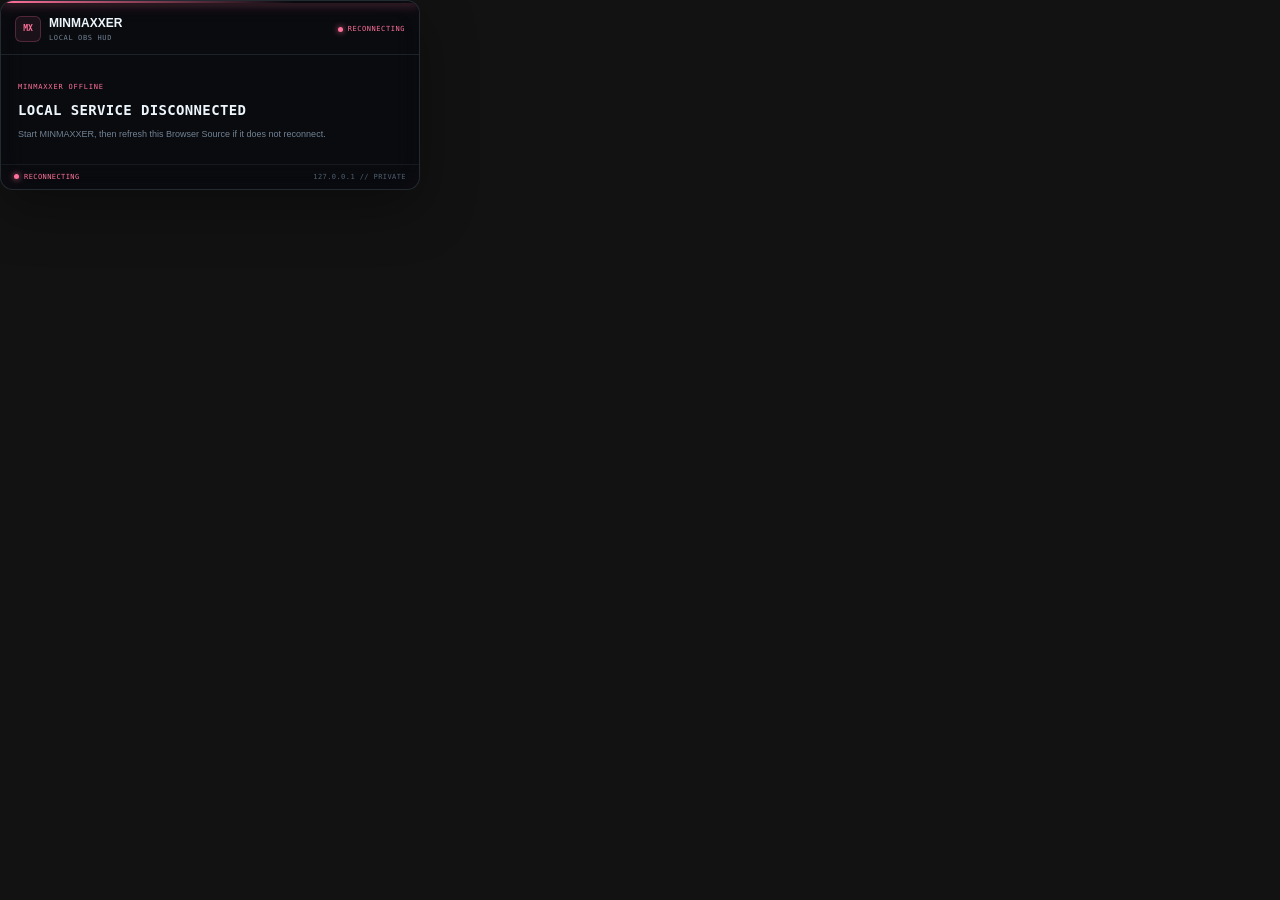
==== commit a49b38ba: "Harden OBS overlay idle and reconnect states" ====
--- a/ui/overlay/index.html
+++ b/ui/overlay/index.html
@@ -6,11 +6,24 @@
   <meta name="color-scheme" content="dark">
   <meta name="theme-color" content="transparent">
   <title>MINMAXXER Overlay</title>
-  <style>html,body{margin:0;background:transparent!important;color-scheme:dark}</style>
+  <style>
+    html,body{margin:0;background:transparent!important;color-scheme:dark}
+    .overlay-bootstrap{box-sizing:border-box;width:420px;overflow:hidden;color:#edf6fc;background:rgba(7,10,15,.78);border:1px solid rgba(155,180,207,.18);border-radius:13px;box-shadow:0 18px 54px rgba(0,0,0,.34);font-family:"Segoe UI Variable","Segoe UI",sans-serif}
+    .overlay-bootstrap::before{display:block;height:2px;content:"";background:linear-gradient(90deg,#54e6ff,transparent 70%);box-shadow:0 0 12px #54e6ff}
+    .overlay-bootstrap header{display:flex;align-items:center;gap:9px;padding:12px 14px 10px;border-bottom:1px solid rgba(155,180,207,.14)}
+    .overlay-bootstrap header b{width:26px;height:26px;display:grid;place-items:center;color:#54e6ff;background:rgba(84,230,255,.08);border:1px solid rgba(84,230,255,.24);border-radius:6px;font:900 8px "Cascadia Code",monospace}
+    .overlay-bootstrap header span,.overlay-bootstrap header strong{display:block}.overlay-bootstrap header strong{font-size:12px}.overlay-bootstrap header span{margin-top:1px;color:#748394;font:7px "Cascadia Code",monospace;letter-spacing:.09em}
+    .overlay-bootstrap main{padding:22px 18px}.overlay-bootstrap main span{color:#54e6ff;font:7px "Cascadia Code",monospace;letter-spacing:.12em}.overlay-bootstrap main strong{display:block;margin-top:6px;font:700 14px "Cascadia Code",monospace;letter-spacing:.03em}.overlay-bootstrap main p{margin:7px 0 0;color:#748394;font-size:9px}
+  </style>
   <link rel="stylesheet" href="../style.css">
 </head>
 <body data-forced-overlay="true">
-  <div id="overlayRoot" class="overlay-root" aria-live="polite"></div>
+  <div id="overlayRoot" class="overlay-root" aria-live="polite">
+    <section class="overlay-bootstrap" aria-label="MINMAXXER overlay status">
+      <header><b>MX</b><div><strong>MINMAXXER</strong><span>LOCAL OBS HUD</span></div></header>
+      <main><span>MINMAXXER</span><strong>CONNECTING TO LOCAL SERVICE</strong><p>Start MINMAXXER if this message does not clear.</p></main>
+    </section>
+  </div>
   <div class="toast-region" id="toastRegion" aria-live="polite" aria-atomic="true"></div>
   <script src="../app.js" defer></script>
 </body>
--- a/ui/style.css
+++ b/ui/style.css
@@ -187,8 +187,12 @@
 .hero-control { position:relative; z-index:1; display:flex; flex-direction:column; align-items:flex-end; gap:9px; }
 .hero-control > span { color:var(--muted-2); font-family:"Cascadia Code",monospace; font-size:8px; letter-spacing:.1em; }
 .hero-control b { color:var(--muted); }
+.hero-control #liveCombatScope { color:var(--cyan); }
+.hero-control #liveCombatScope.excluded { color:var(--amber); }
 .focus-widget { display:grid; grid-template-columns:auto auto; align-items:center; column-gap:7px; padding:5px 7px; background:rgba(255,196,92,.055); border:1px solid rgba(255,196,92,.16); border-radius:6px; }
 .focus-widget[hidden]{display:none}.focus-widget small{grid-row:1/3;color:var(--amber);font-family:"Cascadia Code",monospace;font-size:7px;letter-spacing:.08em}.focus-widget strong{color:#e7edf3;font-size:9px;line-height:1}.focus-widget em{color:var(--muted-2);font-family:"Cascadia Code",monospace;font-size:7px;font-style:normal;line-height:1}
+.focus-widget.idle{background:rgba(132,145,163,.035);border-color:rgba(132,145,163,.14)}.focus-widget.idle small{color:var(--muted)}.focus-widget.idle strong{color:#a8b3c0}
+.focus-widget[data-confidence="likely"]{border-color:rgba(101,242,184,.2)}.focus-widget[data-confidence="likely"] em{color:var(--mint)}.focus-widget[data-confidence="aging"] em{color:var(--amber)}.focus-widget[data-confidence="stale"] em{color:var(--rose)}
 .boss-vitals .focus-widget{width:max-content;margin-top:5px}
 .stop-button { min-height:31px; padding:0 11px; color:#e9a0ad; background:rgba(255,92,112,.07); border-color:rgba(255,92,112,.2); font-size:10px; }
 .stop-button:hover { background:rgba(255,92,112,.12); }
@@ -325,6 +329,9 @@
 .compare-picker label, .run-selector { display:flex; flex-direction:column; gap:5px; color:var(--muted-2); font-family:"Cascadia Code",monospace; font-size:8px; letter-spacing:.09em; }
 .compare-picker select { width:100%; }
 .versus-mark { width:34px; height:34px; display:grid; place-items:center; justify-self:center; color:var(--violet); background:rgba(173,140,255,.08); border:1px solid rgba(173,140,255,.17); border-radius:50%; font-family:"Cascadia Code",monospace; font-size:9px; font-weight:800; }
+.scope-note { display:flex; align-items:center; gap:8px; margin:8px 0 0; padding:7px 10px; color:#9fb3c4; background:rgba(var(--cyan-rgb),.035); border:1px solid rgba(var(--cyan-rgb),.12); border-radius:7px; font-family:"Cascadia Code",monospace; font-size:8px; letter-spacing:.035em; }
+.scope-note::before { width:6px; height:6px; flex:0 0 auto; content:""; background:var(--cyan); border-radius:50%; box-shadow:0 0 7px rgba(var(--cyan-rgb),.55); }
+.scope-note.compact { margin-top:9px; color:var(--muted); font-size:7px; }
 .compare-summary { display:grid; grid-template-columns:repeat(4,1fr); gap:10px; margin:10px 0; }
 .delta-card { position:relative; overflow:hidden; padding:12px 14px; background:var(--surface-soft); border:1px solid var(--line); border-radius:9px; }
 .delta-card::after { position:absolute; right:-20px; bottom:-30px; width:70px; height:70px; content:""; background:var(--delta-color); filter:blur(25px); opacity:.08; }
@@ -357,6 +364,9 @@
 .analysis-tabs { display:flex; align-items:center; gap:4px; margin-bottom:10px; padding:4px; background:rgba(13,18,27,.72); border:1px solid var(--line); border-radius:9px; }
 .analysis-tabs button { min-height:33px; }
 .analysis-tabs button.active { color:#071015; background:var(--cyan); border-color:var(--cyan); font-weight:750; }
+.analysis-scope { justify-content:flex-start; margin:0 0 10px; padding:9px 12px; }
+.analysis-scope strong { color:var(--cyan); font-size:8px; letter-spacing:.09em; }
+.analysis-scope span { color:#a8b7c5; }
 .analysis-grid { display:grid; grid-template-columns:minmax(0,1.25fr) minmax(300px,.55fr); gap:10px; }
 .analysis-grid .panel { min-width:0; padding:15px; }
 .analysis-grid .wide-panel { grid-column:1/-1; }
@@ -367,6 +377,10 @@
 .analysis-metrics { display:grid; grid-template-columns:repeat(4,1fr); gap:7px; }
 .analysis-metric { padding:9px; background:rgba(255,255,255,.018); border:1px solid var(--line); border-radius:7px; }
 .analysis-metric span,.analysis-metric strong,.analysis-metric small{display:block}.analysis-metric span{color:var(--muted-2);font-family:"Cascadia Code",monospace;font-size:7px;letter-spacing:.07em}.analysis-metric strong{margin-top:3px;font-family:"Cascadia Code",monospace;font-size:13px}.analysis-metric small{color:var(--muted);font-size:7px}
+.analysis-metric.excluded { background:rgba(255,196,92,.025); border-color:rgba(255,196,92,.13); }.analysis-metric.excluded span{color:#ba9a63}
+.encounter-analysis { align-items:start; }.encounter-group{overflow:hidden}.encounter-group.boss-group{border-color:rgba(var(--cyan-rgb),.16)}.encounter-group.preboss-group{border-color:rgba(255,196,92,.13)}
+.section-explainer { margin:8px 0 12px; color:var(--muted); font-size:8px; }.preboss-group .section-explainer{color:#9c8966}
+.boundary-badge,.confidence-label{display:inline-block;padding:2px 5px;border:1px solid;border-radius:4px;font-family:"Cascadia Code",monospace;font-size:7px;text-transform:uppercase}.boundary-badge.explicit,.confidence-label.explicit{color:var(--mint);background:rgba(101,242,184,.055);border-color:rgba(101,242,184,.16)}.boundary-badge.structural,.confidence-label.structural{color:var(--cyan);background:rgba(var(--cyan-rgb),.055);border-color:rgba(var(--cyan-rgb),.16)}.boundary-badge.open,.confidence-label.open{color:var(--amber);background:rgba(255,196,92,.055);border-color:rgba(255,196,92,.16)}.confidence-label{font-size:6px;letter-spacing:.08em}
 .breakdown-list { display:flex; flex-direction:column; gap:8px; margin-top:11px; }
 .breakdown-row { display:grid; grid-template-columns:minmax(120px,1fr) 2.1fr 65px 48px; align-items:center; gap:9px; }
 .breakdown-row .name strong,.breakdown-row .name small{display:block;overflow:hidden;text-overflow:ellipsis;white-space:nowrap}.breakdown-row .name strong{font-size:9px}.breakdown-row .name small{color:var(--muted-2);font-size:7px}.breakdown-bar{height:6px;overflow:hidden;background:#080b11;border-radius:4px}.breakdown-bar i{display:block;height:100%;background:linear-gradient(90deg,var(--bar-color),color-mix(in srgb,var(--bar-color) 60%,white));border-radius:4px}.breakdown-value,.breakdown-share{font-family:"Cascadia Code",monospace;font-size:8px;text-align:right}.breakdown-share{color:var(--muted-2)}
@@ -417,6 +431,7 @@
 .output-card strong,.output-card small{display:block}.output-card strong{font-size:9px}.output-card small{color:var(--muted-2);font-size:7px}.output-icon{width:35px;height:35px;display:grid;place-items:center;color:#9acbe0;background:#111b24;border:1px solid #263747;border-radius:7px;font-family:"Cascadia Code",monospace;font-size:8px;font-weight:800}.desktop-icon{color:var(--violet);background:rgba(173,140,255,.07);border-color:rgba(173,140,255,.16);font-size:14px}.vr-icon{color:var(--mint);background:rgba(101,242,184,.06);border-color:rgba(101,242,184,.15)}
 .ready-pill{padding:2px 5px;color:var(--mint);background:rgba(101,242,184,.07);border:1px solid rgba(101,242,184,.15);border-radius:4px;font-family:"Cascadia Code",monospace;font-size:7px}
 .url-copy { display:grid; grid-template-columns:1fr auto; margin:-1px 0 2px; }.url-copy input{min-width:0;border-radius:7px 0 0 7px;color:var(--muted);font-family:"Cascadia Code",monospace;font-size:8px}.url-copy button{padding:0 11px;color:#041014;background:var(--cyan);border:0;border-radius:0 7px 7px 0;font-size:8px;font-weight:750}
+.obs-paste-hint{margin:0 2px 5px;color:var(--muted-2);font-size:7px;line-height:1.5}.obs-paste-hint strong{color:var(--cyan)}.obs-paste-hint kbd,.obs-paste-hint code{padding:1px 4px;color:#b9c6d2;background:#090e15;border:1px solid var(--line);border-radius:3px;font-family:"Cascadia Code",monospace;font-size:7px}.obs-paste-hint code{overflow-wrap:anywhere}
 .switch { position:relative; width:34px;height:19px;padding:0;background:#090d14;border:1px solid var(--line-strong);border-radius:12px }.switch i{position:absolute;left:3px;top:3px;width:11px;height:11px;background:#566173;border-radius:50%;transition:transform .16s ease,background .16s ease}.switch.active,.switch[aria-checked="true"]{background:rgba(var(--cyan-rgb),.13);border-color:rgba(var(--cyan-rgb),.35)}.switch.active i,.switch[aria-checked="true"] i{background:var(--cyan);box-shadow:0 0 7px rgba(var(--cyan-rgb),.5);transform:translateX(15px)}
 .vr-placement { margin-top:-1px; padding:10px; background:rgba(173,140,255,.025); border:1px solid rgba(173,140,255,.11); border-radius:8px; }
 .placement-heading,.placement-actions{display:flex;align-items:center;justify-content:space-between;gap:10px}.placement-heading strong,.placement-heading small{display:block}.placement-heading strong{font-size:9px}.placement-heading small,.placement-actions small{color:var(--muted-2);font-size:7px}.placement-heading>span{padding:2px 5px;color:var(--violet);background:rgba(173,140,255,.06);border:1px solid rgba(173,140,255,.13);border-radius:3px;font-family:"Cascadia Code",monospace;font-size:6px;letter-spacing:.08em}.placement-grid{display:grid;grid-template-columns:repeat(5,1fr);gap:6px;margin:9px 0}.placement-grid label{display:flex;flex-direction:column;gap:4px;color:var(--muted-2);font-family:"Cascadia Code",monospace;font-size:7px}.placement-grid input{width:100%;min-height:30px;padding:0 7px;font-family:"Cascadia Code",monospace;font-size:8px}.placement-actions{justify-content:flex-end}.placement-actions small{margin-right:auto}.placement-actions button{min-height:29px;font-size:8px}
@@ -436,7 +451,7 @@
 body[data-overlay="true"] .app-shell { display:none; }
 .overlay-root { display:none; width:100vw; height:100vh; align-items:flex-start; justify-content:flex-start; }
 body[data-overlay="true"] .overlay-root, body[data-forced-overlay="true"] .overlay-root { display:flex; }
-.combat-overlay { --overlay-accent:var(--cyan); --overlay-accent-rgb:84,230,255; --overlay-opacity:.78; --overlay-scale:1; width:520px; overflow:hidden; color:#edf6fc; background:rgba(7,10,15,var(--overlay-opacity)); border:1px solid rgba(155,180,207,.18); border-radius:13px; box-shadow:0 18px 54px rgba(0,0,0,.34),inset 0 0 28px rgba(var(--overlay-accent-rgb),.025); transform:scale(var(--overlay-scale)); transform-origin:top left; backdrop-filter:blur(12px); font-family:"Segoe UI Variable","Segoe UI",sans-serif; }
+.combat-overlay { position:relative; --overlay-accent:var(--cyan); --overlay-accent-rgb:84,230,255; --overlay-opacity:.78; --overlay-scale:1; width:520px; overflow:hidden; color:#edf6fc; background:rgba(7,10,15,var(--overlay-opacity)); border:1px solid rgba(155,180,207,.18); border-radius:13px; box-shadow:0 18px 54px rgba(0,0,0,.34),inset 0 0 28px rgba(var(--overlay-accent-rgb),.025); transform:scale(var(--overlay-scale)); transform-origin:top left; backdrop-filter:blur(12px); font-family:"Segoe UI Variable","Segoe UI",sans-serif; }
 .combat-overlay::before { display:block; height:2px; content:""; background:linear-gradient(90deg,var(--overlay-accent),transparent 70%); box-shadow:0 0 12px var(--overlay-accent); }
 .combat-overlay.theme-glass { background:rgba(21,29,40,calc(var(--overlay-opacity)*.67)); border-color:rgba(255,255,255,.25); box-shadow:0 18px 54px rgba(0,0,0,.2),inset 0 0 45px rgba(255,255,255,.025); }
 .overlay-head { display:grid; grid-template-columns:1fr auto; gap:14px; align-items:center; padding:12px 14px 10px; border-bottom:1px solid rgba(155,180,207,.14); }
@@ -444,6 +459,8 @@
 .overlay-timer{text-align:right}.overlay-timer strong,.overlay-timer span{display:block}.overlay-timer strong{font-family:"Cascadia Code",monospace;font-size:16px;font-variant-numeric:tabular-nums}.overlay-timer span{color:var(--overlay-accent);font-family:"Cascadia Code",monospace;font-size:7px;letter-spacing:.08em}
 .overlay-focus { min-height:28px; display:grid; grid-template-columns:auto 1fr auto auto; align-items:center; gap:7px; padding:0 13px; color:#8493a3; background:rgba(255,196,92,.035); border-bottom:1px solid rgba(255,196,92,.1); font-family:"Cascadia Code",monospace; font-size:7px; }
 .overlay-focus span{color:#ffc45c;letter-spacing:.08em}.overlay-focus strong{color:#eaf2f8;font-size:9px}.overlay-focus em{font-style:normal}.overlay-focus i{padding:1px 4px;color:#b69a62;border:1px solid rgba(255,196,92,.16);border-radius:3px;font-size:6px;font-style:normal;letter-spacing:.08em}
+.overlay-focus.idle{color:#667586;background:rgba(132,145,163,.025);border-bottom-color:rgba(132,145,163,.1)}.overlay-focus.idle span{color:#8291a0}.overlay-focus.idle strong{color:#aeb8c2}.overlay-focus.idle i{color:#71808e;border-color:rgba(132,145,163,.15)}
+.overlay-focus.confidence-likely i{color:var(--mint);border-color:rgba(101,242,184,.2)}.overlay-focus.confidence-aging i{color:var(--amber)}.overlay-focus.confidence-stale i{color:var(--rose);border-color:rgba(255,113,154,.2)}
 .overlay-totals { display:grid; grid-template-columns:repeat(var(--total-cols,2),1fr); gap:1px; background:rgba(155,180,207,.11); border-bottom:1px solid rgba(155,180,207,.08); }.overlay-total{padding:8px 12px;background:rgba(255,255,255,.014)}.overlay-total span,.overlay-total strong{display:block}.overlay-total span{color:#708092;font-family:"Cascadia Code",monospace;font-size:7px;letter-spacing:.09em}.overlay-total strong{margin-top:2px;font-family:"Cascadia Code",monospace;font-size:14px;font-variant-numeric:tabular-nums}.overlay-total.accent strong{color:var(--overlay-accent)}
 .overlay-columns,.overlay-player { display:grid; grid-template-columns:28px minmax(120px,1fr) repeat(var(--metric-count,2),76px); align-items:center; gap:8px; padding:0 13px; }.overlay-columns{height:25px;color:#5e6c7b;font-family:"Cascadia Code",monospace;font-size:7px;letter-spacing:.08em;text-transform:uppercase}.overlay-columns span:nth-child(n+3){text-align:right}.overlay-player{position:relative;min-height:42px;border-top:1px solid rgba(155,180,207,.075)}.overlay-player::before{position:absolute;inset:6px auto 6px 0;width:calc(var(--share)*1%);max-width:100%;content:"";background:linear-gradient(90deg,rgba(var(--player-rgb),.095),transparent);border-left:2px solid rgb(var(--player-rgb));}.overlay-rank{position:relative;color:#526171;font-family:"Cascadia Code",monospace;font-size:8px}.overlay-player-name{position:relative;min-width:0}.overlay-player-name strong,.overlay-player-name small{display:block;overflow:hidden;text-overflow:ellipsis;white-space:nowrap}.overlay-player-name strong{font-size:10px}.overlay-player-name small{color:#667585;font-size:7px}.overlay-player-value{position:relative;text-align:right}.overlay-player-value strong,.overlay-player-value small{display:block}.overlay-player-value strong{font-family:"Cascadia Code",monospace;font-size:10px;font-variant-numeric:tabular-nums}.overlay-player-value.primary strong{color:var(--overlay-accent)}.overlay-player-value small{color:#5c6a79;font-size:7px}
 .overlay-foot { min-height:25px; display:flex; align-items:center; justify-content:space-between; padding:0 13px; color:#516071; border-top:1px solid rgba(155,180,207,.09); font-family:"Cascadia Code",monospace; font-size:7px; letter-spacing:.06em; }.overlay-foot .live-dot{display:flex;align-items:center;gap:5px;color:var(--overlay-accent)}.overlay-foot .live-dot i{width:5px;height:5px;background:var(--overlay-accent);border-radius:50%;box-shadow:0 0 6px var(--overlay-accent)}
@@ -454,7 +471,8 @@
 .combat-overlay.profile-vr { width:600px; }.combat-overlay.profile-vr .overlay-head{padding:16px 18px}.combat-overlay.profile-vr .overlay-logo{width:34px;height:34px;font-size:10px}.combat-overlay.profile-vr .overlay-title strong{font-size:16px}.combat-overlay.profile-vr .overlay-title span{font-size:9px}.combat-overlay.profile-vr .overlay-timer strong{font-size:21px}.combat-overlay.profile-vr .overlay-player{min-height:53px;grid-template-columns:34px minmax(150px,1fr) repeat(var(--metric-count,2),90px);padding:0 17px}.combat-overlay.profile-vr .overlay-player-name strong{font-size:13px}.combat-overlay.profile-vr .overlay-player-value strong{font-size:13px}.combat-overlay.profile-vr .overlay-columns{grid-template-columns:34px minmax(150px,1fr) repeat(var(--metric-count,2),90px);padding:0 17px}
 .combat-overlay.layout-compact .overlay-totals { display:none; }.combat-overlay.layout-compact .overlay-player{min-height:34px}.combat-overlay.layout-compact .overlay-player-name small,.combat-overlay.layout-compact .overlay-player-value small{display:none}
 .combat-overlay.layout-ticker { width:auto; min-width:900px; display:flex; align-items:stretch; border-radius:8px; }.combat-overlay.layout-ticker::before{position:absolute;inset:0 auto 0 0;width:2px;height:auto}.combat-overlay.layout-ticker .overlay-head{min-width:245px;border-right:1px solid rgba(155,180,207,.12);border-bottom:0}.combat-overlay.layout-ticker .overlay-focus{min-width:145px;grid-template-columns:auto 1fr;border-right:1px solid rgba(155,180,207,.12);border-bottom:0}.combat-overlay.layout-ticker .overlay-focus em,.combat-overlay.layout-ticker .overlay-focus i{display:none}.combat-overlay.layout-ticker .overlay-totals{min-width:160px;border-right:1px solid rgba(155,180,207,.12);border-bottom:0}.combat-overlay.layout-ticker .overlay-total{display:flex;flex-direction:column;justify-content:center}.combat-overlay.layout-ticker .overlay-columns,.combat-overlay.layout-ticker .overlay-foot{display:none}.combat-overlay.layout-ticker .overlay-roster{display:flex;align-items:stretch}.combat-overlay.layout-ticker .overlay-player{min-width:178px;grid-template-columns:20px 1fr 63px;padding:0 9px;border-top:0;border-right:1px solid rgba(155,180,207,.09)}.combat-overlay.layout-ticker .overlay-player-value:not(.primary),.combat-overlay.layout-ticker .overlay-player-name small,.combat-overlay.layout-ticker .overlay-player-value small{display:none}.combat-overlay.layout-ticker .overlay-hit-widget{width:310px;flex:0 0 auto;border-top:0;border-left:1px solid rgba(155,180,207,.1)}.combat-overlay.layout-ticker .overlay-hit-row:nth-of-type(n+4){display:none}.combat-overlay.layout-ticker .overlay-hit-row{grid-template-columns:28px 1fr 58px 65px;padding:0 8px}.combat-overlay.layout-ticker .overlay-hit-widget>header{padding:0 8px}
-.combat-overlay.layout-hits { width:330px; border-radius:8px; }.combat-overlay.layout-hits .overlay-head{min-height:34px;padding:6px 9px}.combat-overlay.layout-hits .overlay-logo,.combat-overlay.layout-hits .overlay-title span,.combat-overlay.layout-hits .overlay-focus,.combat-overlay.layout-hits .overlay-totals,.combat-overlay.layout-hits .overlay-roster,.combat-overlay.layout-hits .overlay-foot{display:none}.combat-overlay.layout-hits .overlay-title strong{font-family:"Cascadia Code",monospace;font-size:9px;letter-spacing:.08em}.combat-overlay.layout-hits .overlay-timer strong{font-size:10px}.combat-overlay.layout-hits .overlay-timer span{display:none}.combat-overlay.layout-hits .overlay-hit-widget{border-top:0}.combat-overlay.layout-hits .overlay-hit-widget>header{display:none}.combat-overlay.layout-hits .overlay-hit-row{min-height:29px;grid-template-columns:29px 1fr 57px 72px;padding:0 9px}.combat-overlay.layout-hits .overlay-hit-row strong{font-size:8px}
+.combat-overlay.layout-hits { width:350px; border-radius:8px; }.combat-overlay.layout-hits .overlay-head{min-height:34px;padding:6px 9px}.combat-overlay.layout-hits .overlay-logo,.combat-overlay.layout-hits .overlay-title span,.combat-overlay.layout-hits .overlay-totals,.combat-overlay.layout-hits .overlay-roster,.combat-overlay.layout-hits .overlay-foot{display:none}.combat-overlay.layout-hits .overlay-title strong{font-family:"Cascadia Code",monospace;font-size:9px;letter-spacing:.08em}.combat-overlay.layout-hits .overlay-timer strong{font-size:10px}.combat-overlay.layout-hits .overlay-timer span{display:none}.combat-overlay.layout-hits .overlay-focus{min-height:30px;grid-template-columns:auto 1fr auto;padding:0 9px}.combat-overlay.layout-hits .overlay-focus em{display:none}.combat-overlay.layout-hits .overlay-hit-widget{border-top:0}.combat-overlay.layout-hits .overlay-hit-widget>header{display:none}.combat-overlay.layout-hits .overlay-hit-row{min-height:29px;grid-template-columns:29px 1fr 57px 72px;padding:0 9px}.combat-overlay.layout-hits .overlay-hit-row strong{font-size:8px}
+.combat-overlay.overlay-status-card{display:block;width:420px;min-width:0}.combat-overlay.overlay-status-card .overlay-head{min-width:0;border-right:0;border-bottom:1px solid rgba(155,180,207,.14)}.combat-overlay.overlay-status-card .overlay-logo{display:grid}.combat-overlay.overlay-status-card .overlay-title span{display:block}.combat-overlay.overlay-status-card .overlay-foot{display:flex}.overlay-status-badge{display:flex;align-items:center;gap:5px;color:var(--overlay-accent);font-family:"Cascadia Code",monospace;font-size:7px;letter-spacing:.08em}.overlay-status-badge i{width:5px;height:5px;background:var(--overlay-accent);border-radius:50%;box-shadow:0 0 6px var(--overlay-accent)}.overlay-status-body{padding:21px 17px 23px}.overlay-status-body>span{color:var(--overlay-accent);font-family:"Cascadia Code",monospace;font-size:7px;letter-spacing:.12em}.overlay-status-body>strong{display:block;margin-top:6px;font-family:"Cascadia Code",monospace;font-size:14px;letter-spacing:.025em}.overlay-status-body>p{max-width:360px;margin:7px 0 0;color:#748394;font-size:9px;line-height:1.45}.overlay-status-card.status-lost{--overlay-accent:#ff719a!important;--overlay-accent-rgb:255,113,154!important}.overlay-status-card.status-connecting .overlay-status-badge i{animation:status-pulse 1.3s ease-in-out infinite}.overlay-status-card.status-ready .overlay-status-badge i{background:#65f2b8;box-shadow:0 0 6px #65f2b8}@keyframes status-pulse{50%{opacity:.28}}
 .embedded-overlay .combat-overlay{position:relative;transform:none}
 
 .empty-state { min-height:220px; display:grid; place-items:center; padding:30px; color:var(--muted); text-align:center; }.empty-state strong{display:block;color:#c7d1dc;font-size:12px}.empty-state p{max-width:320px;margin:5px 0;font-size:9px}
@@ -479,7 +497,7 @@
   .button-label,.mini-status,.route-title > span,.route-title > i{display:none}.topbar-actions{gap:5px}.topbar{gap:8px}.route-title strong{font-size:8px}.main-content{padding-inline:9px}
   .encounter-hero{padding:13px}.boss-vitals{padding-left:0}.encounter-identity h1{font-size:17px}.metric-grid{gap:7px}.metric-card{min-height:100px;padding:11px}.metric-card > strong{font-size:18px}
   .page-heading{flex-direction:column}.heading-tools{width:100%;padding-top:0}.heading-tools .search-field{min-width:0;flex:1}.summary-strip{grid-template-columns:repeat(2,1fr)}
-  .run-row{grid-template-columns:38px 1fr 65px 20px}.run-stat:nth-of-type(2),.run-stat:nth-of-type(3){display:none}.compare-picker{grid-template-columns:1fr}.versus-mark{height:24px;width:24px}.compare-summary{gap:7px}.analysis-heading{align-items:flex-start}.analysis-selectors,.run-selector,.run-selector select{width:100%;min-width:0}.analysis-tabs{overflow-x:auto}.analysis-tabs button{white-space:nowrap}.analysis-metrics{grid-template-columns:repeat(2,1fr)}.breakdown-row{grid-template-columns:1fr 1.2fr 55px}.breakdown-share{display:none}
+  .run-row{grid-template-columns:38px 1fr 65px 20px}.run-stat:nth-of-type(n+4){display:none}.compare-picker{grid-template-columns:1fr}.versus-mark{height:24px;width:24px}.compare-summary{gap:7px}.analysis-heading{align-items:flex-start}.analysis-selectors,.run-selector,.run-selector select{width:100%;min-width:0}.analysis-tabs{overflow-x:auto}.analysis-tabs button{white-space:nowrap}.analysis-metrics{grid-template-columns:repeat(2,1fr)}.breakdown-row{grid-template-columns:1fr 1.2fr 55px}.breakdown-share{display:none}
   .event-toolbar{flex-wrap:wrap}.search-field.wide{min-width:100%;}.event-toolbar select{flex:1}.overlay-studio{grid-template-columns:minmax(0,1fr)}.profile-grid{grid-template-columns:1fr}.profile-card{display:grid;grid-template-columns:85px 1fr;column-gap:9px}.profile-card .profile-preview{grid-row:1/3}.control-grid{grid-template-columns:1fr}.overlay-stage{min-height:330px}.embedded-overlay{transform:scale(.41)}.preview-hints span:last-child{display:none}
   .placement-grid{grid-template-columns:repeat(2,1fr)}.placement-actions{flex-wrap:wrap}.placement-actions small{width:100%}
 }
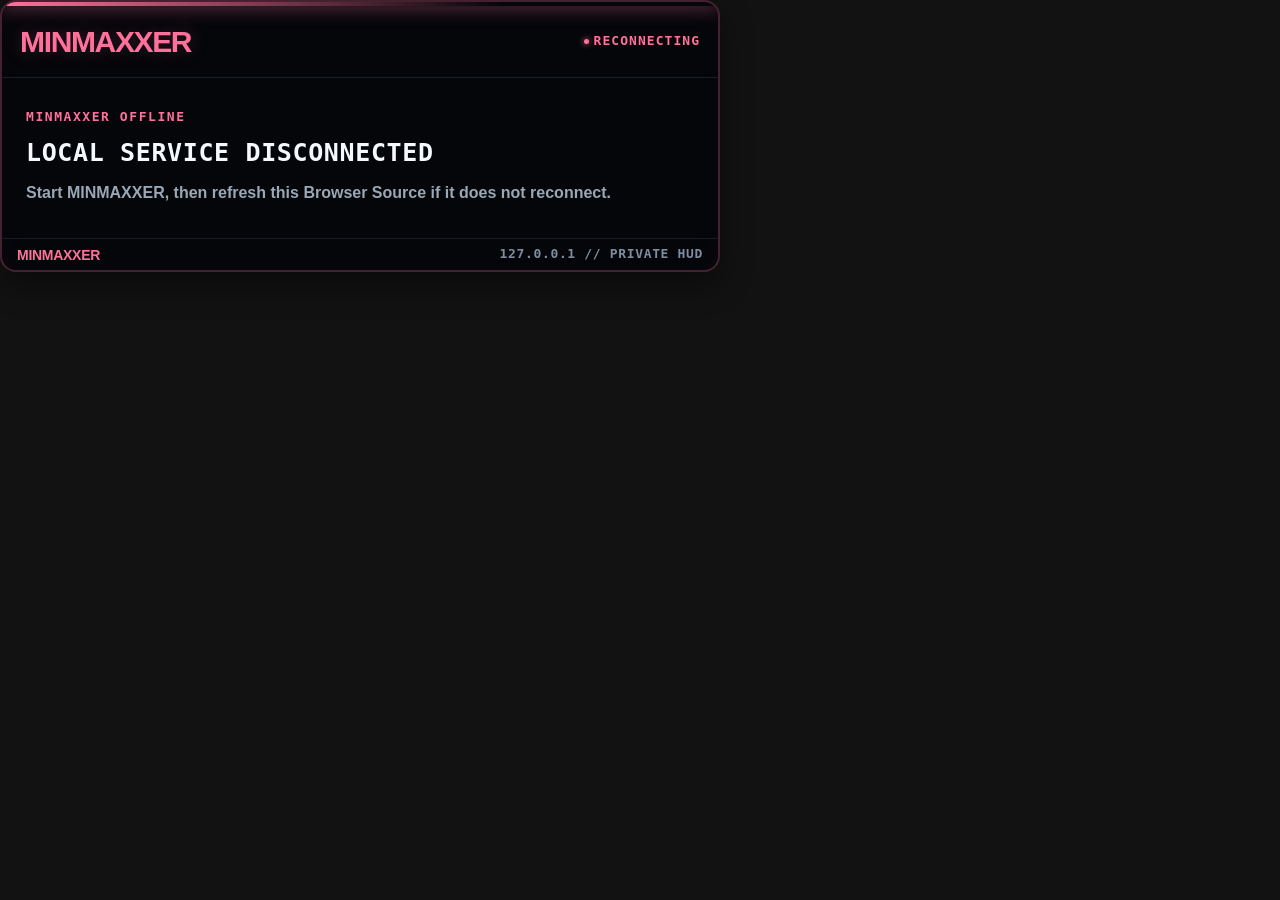
==== commit 42715400: "Redesign stream and VR overlays" ====
--- a/ui/overlay/index.html
+++ b/ui/overlay/index.html
@@ -8,7 +8,7 @@
   <title>MINMAXXER Overlay</title>
   <style>
     html,body{margin:0;background:transparent!important;color-scheme:dark}
-    .overlay-bootstrap{box-sizing:border-box;width:420px;overflow:hidden;color:#edf6fc;background:rgba(7,10,15,.78);border:1px solid rgba(155,180,207,.18);border-radius:13px;box-shadow:0 18px 54px rgba(0,0,0,.34);font-family:"Segoe UI Variable","Segoe UI",sans-serif}
+    .overlay-bootstrap{box-sizing:border-box;width:420px;overflow:hidden;color:#edf6fc;background:rgba(5,7,11,.94);border:1px solid rgba(155,180,207,.18);border-radius:13px;box-shadow:0 18px 54px rgba(0,0,0,.34);font-family:"Segoe UI Variable","Segoe UI",sans-serif}
     .overlay-bootstrap::before{display:block;height:2px;content:"";background:linear-gradient(90deg,#54e6ff,transparent 70%);box-shadow:0 0 12px #54e6ff}
     .overlay-bootstrap header{display:flex;align-items:center;gap:9px;padding:12px 14px 10px;border-bottom:1px solid rgba(155,180,207,.14)}
     .overlay-bootstrap header b{width:26px;height:26px;display:grid;place-items:center;color:#54e6ff;background:rgba(84,230,255,.08);border:1px solid rgba(84,230,255,.24);border-radius:6px;font:900 8px "Cascadia Code",monospace}
--- a/ui/style.css
+++ b/ui/style.css
@@ -461,7 +461,9 @@
 .overlay-focus span{color:#ffc45c;letter-spacing:.08em}.overlay-focus strong{color:#eaf2f8;font-size:9px}.overlay-focus em{font-style:normal}.overlay-focus i{padding:1px 4px;color:#b69a62;border:1px solid rgba(255,196,92,.16);border-radius:3px;font-size:6px;font-style:normal;letter-spacing:.08em}
 .overlay-focus.idle{color:#667586;background:rgba(132,145,163,.025);border-bottom-color:rgba(132,145,163,.1)}.overlay-focus.idle span{color:#8291a0}.overlay-focus.idle strong{color:#aeb8c2}.overlay-focus.idle i{color:#71808e;border-color:rgba(132,145,163,.15)}
 .overlay-focus.confidence-likely i{color:var(--mint);border-color:rgba(101,242,184,.2)}.overlay-focus.confidence-aging i{color:var(--amber)}.overlay-focus.confidence-stale i{color:var(--rose);border-color:rgba(255,113,154,.2)}
+.overlay-run-context{display:grid;grid-template-columns:repeat(2,minmax(0,1fr));gap:1px;background:rgba(155,180,207,.11);border-bottom:1px solid rgba(155,180,207,.08)}.overlay-context-chip{min-height:34px;display:grid;grid-template-columns:1fr auto;align-items:center;column-gap:8px;padding:5px 13px;background:rgba(255,255,255,.012);font-family:"Cascadia Code",monospace}.overlay-context-chip small{grid-column:1/-1;color:#647486;font-size:6px;letter-spacing:.1em}.overlay-context-chip strong{color:var(--overlay-accent);font-size:10px;letter-spacing:.04em}.overlay-context-chip em{color:#8796a7;font-size:6px;font-style:normal;letter-spacing:.07em}.overlay-context-chip.boss strong{color:#ffc45c}.overlay-context-chip.inferred strong{color:#d9aa61}.overlay-context-chip.inferred em{color:#b78b50}
 .overlay-totals { display:grid; grid-template-columns:repeat(var(--total-cols,2),1fr); gap:1px; background:rgba(155,180,207,.11); border-bottom:1px solid rgba(155,180,207,.08); }.overlay-total{padding:8px 12px;background:rgba(255,255,255,.014)}.overlay-total span,.overlay-total strong{display:block}.overlay-total span{color:#708092;font-family:"Cascadia Code",monospace;font-size:7px;letter-spacing:.09em}.overlay-total strong{margin-top:2px;font-family:"Cascadia Code",monospace;font-size:14px;font-variant-numeric:tabular-nums}.overlay-total.accent strong{color:var(--overlay-accent)}
+.overlay-loadout{border-bottom:1px solid rgba(155,180,207,.09);background:rgba(173,140,255,.025)}.overlay-loadout>header{min-height:23px;display:flex;align-items:center;justify-content:space-between;padding:0 13px;color:#ad8cff;font-family:"Cascadia Code",monospace;font-size:7px;letter-spacing:.09em}.overlay-loadout>header small{color:#667687;font-size:6px}.overlay-loadout>div{display:flex;flex-wrap:wrap;gap:5px;padding:0 13px 8px}.overlay-loadout>div>span{display:flex;align-items:center;gap:5px;padding:3px 6px;color:#b9c6d2;background:rgba(173,140,255,.055);border:1px solid rgba(173,140,255,.12);border-radius:4px;font-family:"Cascadia Code",monospace;font-size:7px}.overlay-loadout b{font-weight:650}.overlay-loadout i{color:#c4a9ff;font-style:normal}.overlay-loadout em{color:#647485;font-size:7px;font-style:normal}.overlay-loadout.unavailable{background:rgba(132,145,163,.018)}.overlay-loadout.unavailable>header{color:#798898}
 .overlay-columns,.overlay-player { display:grid; grid-template-columns:28px minmax(120px,1fr) repeat(var(--metric-count,2),76px); align-items:center; gap:8px; padding:0 13px; }.overlay-columns{height:25px;color:#5e6c7b;font-family:"Cascadia Code",monospace;font-size:7px;letter-spacing:.08em;text-transform:uppercase}.overlay-columns span:nth-child(n+3){text-align:right}.overlay-player{position:relative;min-height:42px;border-top:1px solid rgba(155,180,207,.075)}.overlay-player::before{position:absolute;inset:6px auto 6px 0;width:calc(var(--share)*1%);max-width:100%;content:"";background:linear-gradient(90deg,rgba(var(--player-rgb),.095),transparent);border-left:2px solid rgb(var(--player-rgb));}.overlay-rank{position:relative;color:#526171;font-family:"Cascadia Code",monospace;font-size:8px}.overlay-player-name{position:relative;min-width:0}.overlay-player-name strong,.overlay-player-name small{display:block;overflow:hidden;text-overflow:ellipsis;white-space:nowrap}.overlay-player-name strong{font-size:10px}.overlay-player-name small{color:#667585;font-size:7px}.overlay-player-value{position:relative;text-align:right}.overlay-player-value strong,.overlay-player-value small{display:block}.overlay-player-value strong{font-family:"Cascadia Code",monospace;font-size:10px;font-variant-numeric:tabular-nums}.overlay-player-value.primary strong{color:var(--overlay-accent)}.overlay-player-value small{color:#5c6a79;font-size:7px}
 .overlay-foot { min-height:25px; display:flex; align-items:center; justify-content:space-between; padding:0 13px; color:#516071; border-top:1px solid rgba(155,180,207,.09); font-family:"Cascadia Code",monospace; font-size:7px; letter-spacing:.06em; }.overlay-foot .live-dot{display:flex;align-items:center;gap:5px;color:var(--overlay-accent)}.overlay-foot .live-dot i{width:5px;height:5px;background:var(--overlay-accent);border-radius:50%;box-shadow:0 0 6px var(--overlay-accent)}
 .overlay-hit-widget { border-top:1px solid rgba(155,180,207,.1); }
@@ -470,10 +472,239 @@
 .combat-overlay.profile-minimal .overlay-head { padding:8px 11px; }.combat-overlay.profile-minimal .overlay-logo,.combat-overlay.profile-minimal .overlay-title span,.combat-overlay.profile-minimal .overlay-totals,.combat-overlay.profile-minimal .overlay-columns,.combat-overlay.profile-minimal .overlay-player-name small,.combat-overlay.profile-minimal .overlay-player-value small,.combat-overlay.profile-minimal .overlay-foot{display:none}.combat-overlay.profile-minimal .overlay-player{min-height:34px;grid-template-columns:22px minmax(100px,1fr) repeat(var(--metric-count,1),72px);padding:0 10px}.combat-overlay.profile-minimal .overlay-title strong{font-size:10px}.combat-overlay.profile-minimal .overlay-timer strong{font-size:12px}
 .combat-overlay.profile-vr { width:600px; }.combat-overlay.profile-vr .overlay-head{padding:16px 18px}.combat-overlay.profile-vr .overlay-logo{width:34px;height:34px;font-size:10px}.combat-overlay.profile-vr .overlay-title strong{font-size:16px}.combat-overlay.profile-vr .overlay-title span{font-size:9px}.combat-overlay.profile-vr .overlay-timer strong{font-size:21px}.combat-overlay.profile-vr .overlay-player{min-height:53px;grid-template-columns:34px minmax(150px,1fr) repeat(var(--metric-count,2),90px);padding:0 17px}.combat-overlay.profile-vr .overlay-player-name strong{font-size:13px}.combat-overlay.profile-vr .overlay-player-value strong{font-size:13px}.combat-overlay.profile-vr .overlay-columns{grid-template-columns:34px minmax(150px,1fr) repeat(var(--metric-count,2),90px);padding:0 17px}
 .combat-overlay.layout-compact .overlay-totals { display:none; }.combat-overlay.layout-compact .overlay-player{min-height:34px}.combat-overlay.layout-compact .overlay-player-name small,.combat-overlay.layout-compact .overlay-player-value small{display:none}
-.combat-overlay.layout-ticker { width:auto; min-width:900px; display:flex; align-items:stretch; border-radius:8px; }.combat-overlay.layout-ticker::before{position:absolute;inset:0 auto 0 0;width:2px;height:auto}.combat-overlay.layout-ticker .overlay-head{min-width:245px;border-right:1px solid rgba(155,180,207,.12);border-bottom:0}.combat-overlay.layout-ticker .overlay-focus{min-width:145px;grid-template-columns:auto 1fr;border-right:1px solid rgba(155,180,207,.12);border-bottom:0}.combat-overlay.layout-ticker .overlay-focus em,.combat-overlay.layout-ticker .overlay-focus i{display:none}.combat-overlay.layout-ticker .overlay-totals{min-width:160px;border-right:1px solid rgba(155,180,207,.12);border-bottom:0}.combat-overlay.layout-ticker .overlay-total{display:flex;flex-direction:column;justify-content:center}.combat-overlay.layout-ticker .overlay-columns,.combat-overlay.layout-ticker .overlay-foot{display:none}.combat-overlay.layout-ticker .overlay-roster{display:flex;align-items:stretch}.combat-overlay.layout-ticker .overlay-player{min-width:178px;grid-template-columns:20px 1fr 63px;padding:0 9px;border-top:0;border-right:1px solid rgba(155,180,207,.09)}.combat-overlay.layout-ticker .overlay-player-value:not(.primary),.combat-overlay.layout-ticker .overlay-player-name small,.combat-overlay.layout-ticker .overlay-player-value small{display:none}.combat-overlay.layout-ticker .overlay-hit-widget{width:310px;flex:0 0 auto;border-top:0;border-left:1px solid rgba(155,180,207,.1)}.combat-overlay.layout-ticker .overlay-hit-row:nth-of-type(n+4){display:none}.combat-overlay.layout-ticker .overlay-hit-row{grid-template-columns:28px 1fr 58px 65px;padding:0 8px}.combat-overlay.layout-ticker .overlay-hit-widget>header{padding:0 8px}
-.combat-overlay.layout-hits { width:350px; border-radius:8px; }.combat-overlay.layout-hits .overlay-head{min-height:34px;padding:6px 9px}.combat-overlay.layout-hits .overlay-logo,.combat-overlay.layout-hits .overlay-title span,.combat-overlay.layout-hits .overlay-totals,.combat-overlay.layout-hits .overlay-roster,.combat-overlay.layout-hits .overlay-foot{display:none}.combat-overlay.layout-hits .overlay-title strong{font-family:"Cascadia Code",monospace;font-size:9px;letter-spacing:.08em}.combat-overlay.layout-hits .overlay-timer strong{font-size:10px}.combat-overlay.layout-hits .overlay-timer span{display:none}.combat-overlay.layout-hits .overlay-focus{min-height:30px;grid-template-columns:auto 1fr auto;padding:0 9px}.combat-overlay.layout-hits .overlay-focus em{display:none}.combat-overlay.layout-hits .overlay-hit-widget{border-top:0}.combat-overlay.layout-hits .overlay-hit-widget>header{display:none}.combat-overlay.layout-hits .overlay-hit-row{min-height:29px;grid-template-columns:29px 1fr 57px 72px;padding:0 9px}.combat-overlay.layout-hits .overlay-hit-row strong{font-size:8px}
+.combat-overlay.layout-ticker { width:auto; min-width:900px; display:flex; align-items:stretch; border-radius:8px; }.combat-overlay.layout-ticker::before{position:absolute;inset:0 auto 0 0;width:2px;height:auto}.combat-overlay.layout-ticker .overlay-head{min-width:245px;border-right:1px solid rgba(155,180,207,.12);border-bottom:0}.combat-overlay.layout-ticker .overlay-run-context{display:flex;min-width:240px;border-right:1px solid rgba(155,180,207,.12);border-bottom:0}.combat-overlay.layout-ticker .overlay-context-chip{min-width:120px;align-content:center}.combat-overlay.layout-ticker .overlay-focus{min-width:145px;grid-template-columns:auto 1fr;border-right:1px solid rgba(155,180,207,.12);border-bottom:0}.combat-overlay.layout-ticker .overlay-focus em,.combat-overlay.layout-ticker .overlay-focus i{display:none}.combat-overlay.layout-ticker .overlay-totals{min-width:160px;border-right:1px solid rgba(155,180,207,.12);border-bottom:0}.combat-overlay.layout-ticker .overlay-total{display:flex;flex-direction:column;justify-content:center}.combat-overlay.layout-ticker .overlay-loadout{width:260px;flex:0 0 auto;border-right:1px solid rgba(155,180,207,.12);border-bottom:0}.combat-overlay.layout-ticker .overlay-loadout>div{flex-wrap:nowrap;overflow:hidden}.combat-overlay.layout-ticker .overlay-loadout>div>span:nth-child(n+4){display:none}.combat-overlay.layout-ticker .overlay-columns,.combat-overlay.layout-ticker .overlay-foot{display:none}.combat-overlay.layout-ticker .overlay-roster{display:flex;align-items:stretch}.combat-overlay.layout-ticker .overlay-player{min-width:178px;grid-template-columns:20px 1fr 63px;padding:0 9px;border-top:0;border-right:1px solid rgba(155,180,207,.09)}.combat-overlay.layout-ticker .overlay-player-value:not(.primary),.combat-overlay.layout-ticker .overlay-player-name small,.combat-overlay.layout-ticker .overlay-player-value small{display:none}.combat-overlay.layout-ticker .overlay-hit-widget{width:310px;flex:0 0 auto;border-top:0;border-left:1px solid rgba(155,180,207,.1)}.combat-overlay.layout-ticker .overlay-hit-row:nth-of-type(n+4){display:none}.combat-overlay.layout-ticker .overlay-hit-row{grid-template-columns:28px 1fr 58px 65px;padding:0 8px}.combat-overlay.layout-ticker .overlay-hit-widget>header{padding:0 8px}
+.combat-overlay.layout-hits { width:350px; border-radius:8px; }.combat-overlay.layout-hits .overlay-head{min-height:34px;padding:6px 9px}.combat-overlay.layout-hits .overlay-logo,.combat-overlay.layout-hits .overlay-title span,.combat-overlay.layout-hits .overlay-totals,.combat-overlay.layout-hits .overlay-roster,.combat-overlay.layout-hits .overlay-foot{display:none}.combat-overlay.layout-hits .overlay-title strong{font-family:"Cascadia Code",monospace;font-size:9px;letter-spacing:.08em}.combat-overlay.layout-hits .overlay-timer strong{font-size:10px}.combat-overlay.layout-hits .overlay-timer span{display:none}.combat-overlay.layout-hits .overlay-run-context{grid-template-columns:repeat(2,1fr)}.combat-overlay.layout-hits .overlay-context-chip{min-height:29px;padding:3px 9px}.combat-overlay.layout-hits .overlay-context-chip small{display:none}.combat-overlay.layout-hits .overlay-context-chip strong{font-size:8px}.combat-overlay.layout-hits .overlay-focus{min-height:30px;grid-template-columns:auto 1fr auto;padding:0 9px}.combat-overlay.layout-hits .overlay-focus em{display:none}.combat-overlay.layout-hits .overlay-loadout>header,.combat-overlay.layout-hits .overlay-loadout>div{padding-right:9px;padding-left:9px}.combat-overlay.layout-hits .overlay-hit-widget{border-top:0}.combat-overlay.layout-hits .overlay-hit-widget>header{display:none}.combat-overlay.layout-hits .overlay-hit-row{min-height:29px;grid-template-columns:29px 1fr 57px 72px;padding:0 9px}.combat-overlay.layout-hits .overlay-hit-row strong{font-size:8px}
+.combat-overlay.surface-desktop{width:100vw;max-width:100vw}.combat-overlay.surface-desktop .overlay-totals,.combat-overlay.surface-desktop .overlay-columns,.combat-overlay.surface-desktop .overlay-foot{display:none}.combat-overlay.surface-desktop .overlay-player{min-height:34px}.combat-overlay.surface-desktop .overlay-player-name small,.combat-overlay.surface-desktop .overlay-player-value small{display:none}.combat-overlay.surface-desktop .overlay-player:nth-child(n+4),.combat-overlay.surface-desktop .overlay-hit-row:nth-of-type(n+3){display:none}.combat-overlay.surface-desktop:has(.overlay-loadout) .overlay-player:nth-child(n+3){display:none}
 .combat-overlay.overlay-status-card{display:block;width:420px;min-width:0}.combat-overlay.overlay-status-card .overlay-head{min-width:0;border-right:0;border-bottom:1px solid rgba(155,180,207,.14)}.combat-overlay.overlay-status-card .overlay-logo{display:grid}.combat-overlay.overlay-status-card .overlay-title span{display:block}.combat-overlay.overlay-status-card .overlay-foot{display:flex}.overlay-status-badge{display:flex;align-items:center;gap:5px;color:var(--overlay-accent);font-family:"Cascadia Code",monospace;font-size:7px;letter-spacing:.08em}.overlay-status-badge i{width:5px;height:5px;background:var(--overlay-accent);border-radius:50%;box-shadow:0 0 6px var(--overlay-accent)}.overlay-status-body{padding:21px 17px 23px}.overlay-status-body>span{color:var(--overlay-accent);font-family:"Cascadia Code",monospace;font-size:7px;letter-spacing:.12em}.overlay-status-body>strong{display:block;margin-top:6px;font-family:"Cascadia Code",monospace;font-size:14px;letter-spacing:.025em}.overlay-status-body>p{max-width:360px;margin:7px 0 0;color:#748394;font-size:9px;line-height:1.45}.overlay-status-card.status-lost{--overlay-accent:#ff719a!important;--overlay-accent-rgb:255,113,154!important}.overlay-status-card.status-connecting .overlay-status-badge i{animation:status-pulse 1.3s ease-in-out infinite}.overlay-status-card.status-ready .overlay-status-badge i{background:#65f2b8;box-shadow:0 0 6px #65f2b8}@keyframes status-pulse{50%{opacity:.28}}
 .embedded-overlay .combat-overlay{position:relative;transform:none}
+
+/* Stream HUD v3: fixed broadcast canvases, dense information hierarchy, and no tiny text. */
+.combat-overlay.layout-landscape,
+.combat-overlay.layout-portrait {
+  box-sizing:border-box;
+  display:flex;
+  flex-direction:column;
+  overflow:hidden;
+  color:#f5f8fc;
+  background:rgba(4,6,10,var(--overlay-opacity));
+  border:2px solid rgba(var(--overlay-accent-rgb),.26);
+  border-radius:18px;
+  box-shadow:0 12px 32px rgba(0,0,0,.46),inset 0 0 32px rgba(var(--overlay-accent-rgb),.025);
+  backdrop-filter:none;
+  font-family:"Segoe UI Variable Display","Segoe UI",sans-serif;
+  font-weight:650;
+  transform:scale(var(--overlay-scale));
+  transform-origin:top left;
+}
+.combat-overlay.layout-landscape{width:1280px;min-height:720px;max-height:720px}
+.combat-overlay.layout-portrait{width:720px;min-height:1280px;max-height:1280px}
+.combat-overlay.layout-landscape::before,
+.combat-overlay.layout-portrait::before{height:4px;flex:0 0 auto;box-shadow:0 0 18px var(--overlay-accent)}
+
+/* Legacy profile rules styled the retired leaderboard renderer. Profiles now save content
+   choices only; stream typography and section visibility stay consistent at broadcast scale. */
+.combat-overlay:is(.layout-landscape,.layout-portrait):is(.profile-minimal,.profile-vr) .overlay-head{padding:10px 18px}
+.combat-overlay:is(.layout-landscape,.layout-portrait):is(.profile-minimal,.profile-vr) .overlay-title span{display:block;font-size:13px}
+.combat-overlay:is(.layout-landscape,.layout-portrait):is(.profile-minimal,.profile-vr) .overlay-timer strong{font-size:28px}
+.combat-overlay:is(.layout-landscape,.layout-portrait):is(.profile-minimal,.profile-vr) .overlay-totals{display:grid}
+.combat-overlay:is(.layout-landscape,.layout-portrait):is(.profile-minimal,.profile-vr) .overlay-foot{display:flex}
+.combat-overlay.layout-landscape:is(.profile-minimal,.profile-vr) .overlay-title strong{font-size:23px}
+.combat-overlay.layout-portrait:is(.profile-minimal,.profile-vr) .overlay-title strong{font-size:25px}
+
+.layout-landscape .overlay-head,
+.layout-portrait .overlay-head{
+  min-height:76px;
+  display:grid;
+  grid-template-columns:auto minmax(0,1fr) auto;
+  gap:20px;
+  align-items:center;
+  padding:10px 18px;
+  border-bottom:1px solid rgba(155,180,207,.16);
+}
+.overlay-wordmark{
+  color:var(--overlay-accent);
+  font-family:"Arial Black","Segoe UI",sans-serif;
+  font-size:30px;
+  font-weight:950;
+  letter-spacing:-.045em;
+  line-height:1;
+  text-shadow:0 0 18px rgba(var(--overlay-accent-rgb),.25);
+}
+.layout-landscape .overlay-title,.layout-portrait .overlay-title{min-width:0;padding-left:18px;border-left:2px solid rgba(var(--overlay-accent-rgb),.28)}
+.layout-landscape .overlay-title strong,.layout-portrait .overlay-title strong{max-width:none;color:#fff;font-size:23px;font-weight:850;line-height:1.05}
+.layout-landscape .overlay-title span,.layout-portrait .overlay-title span{margin-top:5px;color:#9eacbb;font-family:"Cascadia Code","Consolas",monospace;font-size:13px;font-weight:700;letter-spacing:.05em}
+.layout-landscape .overlay-timer strong,.layout-portrait .overlay-timer strong{font-family:"Cascadia Code","Consolas",monospace;font-size:28px;font-weight:850;line-height:1;font-variant-numeric:tabular-nums}
+.layout-landscape .overlay-timer span,.layout-portrait .overlay-timer span{margin-top:6px;color:var(--overlay-accent);font-size:13px;font-weight:850;letter-spacing:.08em}
+
+.layout-landscape .overlay-focus,.layout-portrait .overlay-focus{
+  min-height:64px;
+  display:grid;
+  grid-template-columns:auto minmax(0,1fr) auto auto;
+  gap:14px;
+  align-items:center;
+  padding:7px 18px;
+  background:linear-gradient(90deg,rgba(255,196,92,.12),rgba(255,196,92,.025));
+  border-bottom:1px solid rgba(255,196,92,.22);
+  font-family:"Segoe UI Variable Display","Segoe UI",sans-serif;
+}
+.layout-landscape .overlay-focus span,.layout-portrait .overlay-focus span{color:#ffc45c;font-size:14px;font-weight:900;letter-spacing:.08em}
+.layout-landscape .overlay-focus strong,.layout-portrait .overlay-focus strong{overflow:hidden;color:#fff;font-size:31px;font-weight:900;line-height:1;text-overflow:ellipsis;white-space:nowrap}
+.layout-landscape .overlay-focus em,.layout-portrait .overlay-focus em{color:#b9c4cf;font-size:13px;font-style:normal;font-weight:700}
+.layout-landscape .overlay-focus i,.layout-portrait .overlay-focus i{padding:5px 8px;color:#ffc45c;border:1px solid rgba(255,196,92,.38);border-radius:5px;font-size:13px;font-style:normal;font-weight:900;letter-spacing:.05em}
+.layout-landscape .overlay-focus.idle,.layout-portrait .overlay-focus.idle{background:rgba(132,145,163,.035);border-bottom-color:rgba(132,145,163,.15)}
+.layout-landscape .overlay-focus.idle span,.layout-portrait .overlay-focus.idle span{color:#8392a2}
+.layout-landscape .overlay-focus.confidence-likely i,.layout-portrait .overlay-focus.confidence-likely i{color:#65f2b8;border-color:rgba(101,242,184,.35)}
+
+.layout-landscape .overlay-run-context,.layout-portrait .overlay-run-context{
+  flex:0 0 auto;
+  display:grid;
+  gap:1px;
+  background:rgba(155,180,207,.14);
+  border-bottom:1px solid rgba(155,180,207,.12);
+}
+.layout-landscape .overlay-run-context{grid-template-columns:repeat(4,minmax(0,1fr))}
+.layout-portrait .overlay-run-context{grid-template-columns:repeat(2,minmax(0,1fr))}
+.layout-landscape .overlay-context-chip,.layout-portrait .overlay-context-chip{
+  min-height:72px;
+  display:grid;
+  grid-template-columns:minmax(0,1fr) auto;
+  align-content:center;
+  column-gap:10px;
+  padding:8px 16px;
+  background:rgba(255,255,255,.018);
+  font-family:"Cascadia Code","Consolas",monospace;
+}
+.layout-landscape .overlay-context-chip small,.layout-portrait .overlay-context-chip small{grid-column:1/-1;color:#7f8e9f;font-size:13px;font-weight:800;letter-spacing:.08em}
+.layout-landscape .overlay-context-chip strong,.layout-portrait .overlay-context-chip strong{overflow:hidden;color:var(--overlay-accent);font-size:20px;font-weight:900;text-overflow:ellipsis;white-space:nowrap}
+.layout-landscape .overlay-context-chip em,.layout-portrait .overlay-context-chip em{align-self:end;color:#8291a1;font-size:13px;font-style:normal;font-weight:750}
+.layout-landscape .overlay-context-chip.boss strong,.layout-portrait .overlay-context-chip.boss strong{color:#ffc45c}
+
+.overlay-stream-body{min-height:0;flex:1;display:grid;gap:12px;padding:12px}
+.layout-landscape .overlay-stream-body{grid-template-columns:minmax(0,1.08fr) minmax(0,.92fr)}
+.layout-portrait .overlay-stream-body{grid-template-columns:1fr;grid-template-rows:360px minmax(0,1fr)}
+.overlay-performance,.overlay-feeds{min-width:0;min-height:0;display:flex;flex-direction:column;gap:10px}
+.layout-landscape .overlay-feeds{display:grid;grid-template-rows:repeat(2,minmax(0,1fr))}
+.layout-portrait .overlay-feeds{display:grid;grid-template-rows:repeat(2,minmax(0,1fr))}
+
+.overlay-graph{
+  position:relative;
+  min-height:0;
+  flex:1;
+  overflow:hidden;
+  background:linear-gradient(180deg,rgba(var(--overlay-accent-rgb),.06),rgba(13,19,29,.72));
+  border:1px solid rgba(var(--overlay-accent-rgb),.18);
+  border-radius:11px;
+}
+.overlay-graph>header{height:58px;display:flex;align-items:center;justify-content:space-between;padding:8px 14px}
+.overlay-graph>header span{display:block;color:#9eabb9;font-size:13px;font-weight:900;letter-spacing:.08em}
+.overlay-graph>header strong{display:block;margin-top:2px;color:var(--overlay-accent);font-family:"Cascadia Code","Consolas",monospace;font-size:27px;font-weight:900;line-height:1}
+.overlay-graph>header strong small{font-size:13px}
+.overlay-graph>header em{color:#7f8d9c;font-family:"Cascadia Code","Consolas",monospace;font-size:13px;font-style:normal;font-weight:750}
+.overlay-graph svg{position:absolute;inset:61px 12px 10px;width:calc(100% - 24px);height:calc(100% - 71px);overflow:visible}
+.overlay-graph svg line{stroke:rgba(155,180,207,.12);stroke-width:1}
+.overlay-graph svg polygon{fill:rgba(var(--overlay-accent-rgb),.12)}
+.overlay-graph svg polyline{fill:none;stroke:var(--overlay-accent);stroke-width:4;stroke-linecap:round;stroke-linejoin:round;vector-effect:non-scaling-stroke;filter:drop-shadow(0 0 5px rgba(var(--overlay-accent-rgb),.48))}
+.overlay-graph-empty{position:absolute;inset:58px 0 0;display:grid;place-items:center;color:#7e8c9b;font-size:15px}
+
+.layout-landscape .overlay-totals,.layout-portrait .overlay-totals{display:grid;grid-auto-flow:column;grid-auto-columns:minmax(0,1fr);gap:1px;overflow:hidden;background:rgba(155,180,207,.14);border:1px solid rgba(155,180,207,.13);border-radius:9px}
+.layout-landscape .overlay-total,.layout-portrait .overlay-total{min-height:70px;display:flex;flex-direction:column;justify-content:center;padding:7px 13px;background:#0c121c}
+.layout-landscape .overlay-total span,.layout-portrait .overlay-total span{color:#8897a7;font-size:13px;font-weight:850;letter-spacing:.06em}
+.layout-landscape .overlay-total strong,.layout-portrait .overlay-total strong{margin-top:2px;color:#fff;font-family:"Cascadia Code","Consolas",monospace;font-size:25px;font-weight:900}
+.layout-landscape .overlay-total.accent strong,.layout-portrait .overlay-total.accent strong{color:var(--overlay-accent)}
+
+.overlay-telemetry{display:grid;grid-template-columns:repeat(4,minmax(0,1fr));gap:1px;overflow:hidden;background:rgba(155,180,207,.13);border:1px solid rgba(155,180,207,.12);border-radius:9px}
+.overlay-telemetry>span{min-width:0;display:flex;flex-direction:column;justify-content:center;padding:8px 11px;background:#0a1019}
+.overlay-telemetry b{overflow:hidden;color:#8493a3;font-size:13px;font-weight:850;letter-spacing:.04em;text-overflow:ellipsis;white-space:nowrap}
+.overlay-telemetry strong{margin-top:4px;color:#9a6877;font-family:"Cascadia Code","Consolas",monospace;font-size:13px;font-weight:900}
+.layout-portrait .overlay-telemetry{grid-template-columns:repeat(2,minmax(0,1fr))}
+
+.overlay-feed{min-height:0;overflow:hidden;background:rgba(12,18,28,.9);border:1px solid rgba(155,180,207,.15);border-radius:11px}
+.overlay-feed>header{min-height:47px;display:flex;align-items:center;justify-content:space-between;gap:10px;padding:7px 12px;background:rgba(var(--overlay-accent-rgb),.045);border-bottom:1px solid rgba(155,180,207,.13)}
+.overlay-feed>header span{display:block;color:var(--overlay-accent);font-size:14px;font-weight:900;letter-spacing:.065em}
+.overlay-feed>header small{display:block;margin-top:2px;color:#7f8e9e;font-size:13px;font-weight:700}
+.overlay-feed>header>strong{color:#ff8a9f;font-family:"Cascadia Code","Consolas",monospace;font-size:21px;font-weight:900;white-space:nowrap}
+.overlay-feed>header>strong em{color:#9a7780;font-size:13px;font-style:normal}
+.overlay-feed-row{min-height:34px;display:grid;grid-template-columns:43px minmax(0,1fr) 88px 88px;gap:8px;align-items:center;padding:3px 11px;border-top:1px solid rgba(155,180,207,.09)}
+.overlay-feed-row:nth-child(odd){background:rgba(255,255,255,.012)}
+.overlay-feed-row.newest{animation:overlay-hit-flash .65s ease-out}
+.overlay-feed-row .hit-age{color:#7d8c9b;font-family:"Cascadia Code","Consolas",monospace;font-size:13px;font-weight:750}
+.feed-name{min-width:0}
+.feed-name strong,.feed-name small{display:block;overflow:hidden;text-overflow:ellipsis;white-space:nowrap}
+.feed-name strong{color:#edf3f8;font-size:15px;font-weight:800}
+.feed-name small{color:#768697;font-size:13px;font-weight:750}
+.overlay-feed-row .hit-type,.feed-vital{padding:3px 4px;border-radius:4px;font-family:"Cascadia Code","Consolas",monospace;font-size:13px;font-weight:900;text-align:center}
+.overlay-feed-row .hit-type.strike{color:var(--overlay-accent);background:rgba(var(--overlay-accent-rgb),.08);border:1px solid rgba(var(--overlay-accent-rgb),.24)}
+.overlay-feed-row .hit-type.non-strike{color:#c5a8ff;background:rgba(173,140,255,.08);border:1px solid rgba(173,140,255,.25)}
+.feed-vital{color:#ff9aac;background:rgba(255,113,154,.07);border:1px solid rgba(255,113,154,.2)}
+.overlay-feed-row.healing .feed-vital{color:#65f2b8;background:rgba(101,242,184,.07);border-color:rgba(101,242,184,.2)}
+.overlay-feed-row .feed-name strong{color:#edf3f8;font-size:15px;font-weight:800;text-align:left}
+.overlay-feed-row strong.feed-amount{color:#fff;font-family:"Cascadia Code","Consolas",monospace;font-size:21px;font-weight:900;text-align:right;font-variant-numeric:tabular-nums}
+.damage-taken .feed-amount{color:#ff8ba1}.healing .feed-amount{color:#65f2b8}
+.overlay-hit-empty{min-height:76px;display:grid;place-items:center;padding:12px;color:#7f8e9e;font-size:14px;font-weight:700;text-align:center}
+
+.layout-landscape .overlay-context-chip.stage strong,
+.layout-landscape .overlay-context-chip.encounter strong{grid-column:1/-1}
+.layout-landscape .overlay-context-chip.stage em,
+.layout-landscape .overlay-context-chip.encounter em{display:none}
+.layout-landscape .overlay-context-chip.stage{padding-right:12px;padding-left:12px}
+.layout-landscape .overlay-context-chip.stage strong{font-size:18px}
+.layout-landscape .overlay-feed-row{
+  height:33px;
+  min-height:33px;
+  grid-template-columns:43px minmax(0,1fr) 88px 104px;
+  padding:1px 10px;
+  overflow:hidden;
+}
+.layout-landscape .overlay-feed>header{min-height:44px;padding:4px 12px}
+.layout-landscape .overlay-feed-row .feed-name small{display:none}
+.layout-landscape .overlay-feed-row .feed-name strong{font-size:15px;line-height:1}
+.layout-landscape .overlay-feed-row strong.feed-amount{font-size:19px;line-height:1}
+
+.layout-landscape .overlay-foot,.layout-portrait .overlay-foot{min-height:32px;display:flex;align-items:center;justify-content:space-between;padding:0 15px;color:#7e8d9e;border-top:1px solid rgba(155,180,207,.13);font-size:13px;font-weight:800;letter-spacing:.05em}
+.layout-landscape .overlay-foot strong,.layout-portrait .overlay-foot strong{color:var(--overlay-accent);font-family:"Arial Black","Segoe UI",sans-serif;font-size:14px;letter-spacing:-.02em}
+
+.layout-portrait .overlay-head{min-height:92px;grid-template-columns:1fr auto;gap:12px}
+.layout-portrait .overlay-wordmark{font-size:32px}
+.layout-portrait .overlay-title{grid-column:1/-1;grid-row:2;padding:7px 0 0;border-top:1px solid rgba(155,180,207,.13);border-left:0}
+.layout-portrait .overlay-title strong{font-size:25px}.layout-portrait .overlay-title span{font-size:13px}
+.layout-portrait .overlay-focus{min-height:84px;grid-template-columns:auto 1fr auto}
+.layout-portrait .overlay-focus strong{font-size:29px}.layout-portrait .overlay-focus em{grid-column:2/4}.layout-portrait .overlay-focus i{grid-column:3;grid-row:1}
+.layout-portrait .overlay-context-chip{min-height:76px}
+.layout-portrait .overlay-context-chip.stage strong,
+.layout-portrait .overlay-context-chip.encounter strong{grid-column:1/-1}
+.layout-portrait .overlay-context-chip.stage em,
+.layout-portrait .overlay-context-chip.encounter em{display:none}
+.layout-portrait .overlay-graph>header{height:55px}.layout-portrait .overlay-graph svg{top:58px}
+.layout-portrait .overlay-performance{display:grid;grid-template-rows:minmax(150px,1fr) auto auto}
+.layout-portrait .overlay-feed-row{height:34px;min-height:34px;grid-template-columns:43px minmax(0,1fr) 92px 112px;padding:1px 11px;overflow:hidden}
+.layout-portrait .overlay-feed-row .feed-name small{display:none}
+.layout-portrait .overlay-feed-row .feed-name strong{line-height:1}
+.layout-portrait .overlay-feed-row strong.feed-amount{font-size:20px;line-height:1}
+.layout-portrait .overlay-feed>header{min-height:46px;padding:5px 12px}
+
+.combat-overlay.overlay-status-card{display:block;min-height:0;max-height:none;width:720px;border-radius:16px}
+.combat-overlay.overlay-status-card.layout-portrait{width:560px}
+.combat-overlay.overlay-status-card .overlay-head{min-height:72px;grid-template-columns:1fr auto}
+.combat-overlay.overlay-status-card .overlay-status-badge{font-size:13px;font-weight:900}
+.combat-overlay.overlay-status-card .overlay-status-body{padding:30px 24px 34px}
+.combat-overlay.overlay-status-card .overlay-status-body>span{font-size:13px;font-weight:900}
+.combat-overlay.overlay-status-card .overlay-status-body>strong{margin-top:8px;font-size:25px;font-weight:900}
+.combat-overlay.overlay-status-card .overlay-status-body>p{max-width:620px;margin-top:10px;color:#9aa8b6;font-size:16px;font-weight:650;line-height:1.45}
+
+.overlay-stage[data-orientation="landscape"] .embedded-overlay{width:1280px;min-height:720px}
+.overlay-stage[data-orientation="portrait"] .embedded-overlay{width:720px;min-height:1280px}
+
+.combat-overlay.surface-desktop{width:100vw;min-height:100vh;max-height:100vh;border-radius:0}
+.combat-overlay.surface-desktop .overlay-head{min-height:52px;padding:6px 9px}
+.combat-overlay.surface-desktop .overlay-wordmark{font-size:19px}
+.combat-overlay.surface-desktop .overlay-title strong{font-size:14px}.combat-overlay.surface-desktop .overlay-title span{font-size:9px}
+.combat-overlay.surface-desktop .overlay-timer strong{font-size:17px}.combat-overlay.surface-desktop .overlay-timer span{font-size:9px}
+.combat-overlay.surface-desktop .overlay-focus{min-height:42px;padding:4px 9px}.combat-overlay.surface-desktop .overlay-focus span{font-size:10px}.combat-overlay.surface-desktop .overlay-focus strong{font-size:18px}.combat-overlay.surface-desktop .overlay-focus em,.combat-overlay.surface-desktop .overlay-focus i{display:none}
+.combat-overlay.surface-desktop .overlay-run-context,.combat-overlay.surface-desktop .overlay-performance,.combat-overlay.surface-desktop .overlay-survival-widget,.combat-overlay.surface-desktop .overlay-foot{display:none}
+.combat-overlay.surface-desktop .overlay-stream-body{display:block;padding:5px}
+.combat-overlay.surface-desktop .overlay-feed>header{min-height:34px;padding:4px 8px}.combat-overlay.surface-desktop .overlay-feed>header span{font-size:10px}.combat-overlay.surface-desktop .overlay-feed>header small{display:none}
+.combat-overlay.surface-desktop .overlay-feed-row{min-height:32px;grid-template-columns:32px 1fr 63px 70px;padding:2px 7px}.combat-overlay.surface-desktop .overlay-feed-row:nth-of-type(n+5){display:none}
+.combat-overlay.surface-desktop .feed-name strong{font-size:11px}.combat-overlay.surface-desktop .feed-name small,.combat-overlay.surface-desktop .hit-age,.combat-overlay.surface-desktop .hit-type,.combat-overlay.surface-desktop .feed-amount{font-size:9px}
 
 .empty-state { min-height:220px; display:grid; place-items:center; padding:30px; color:var(--muted); text-align:center; }.empty-state strong{display:block;color:#c7d1dc;font-size:12px}.empty-state p{max-width:320px;margin:5px 0;font-size:9px}
 
